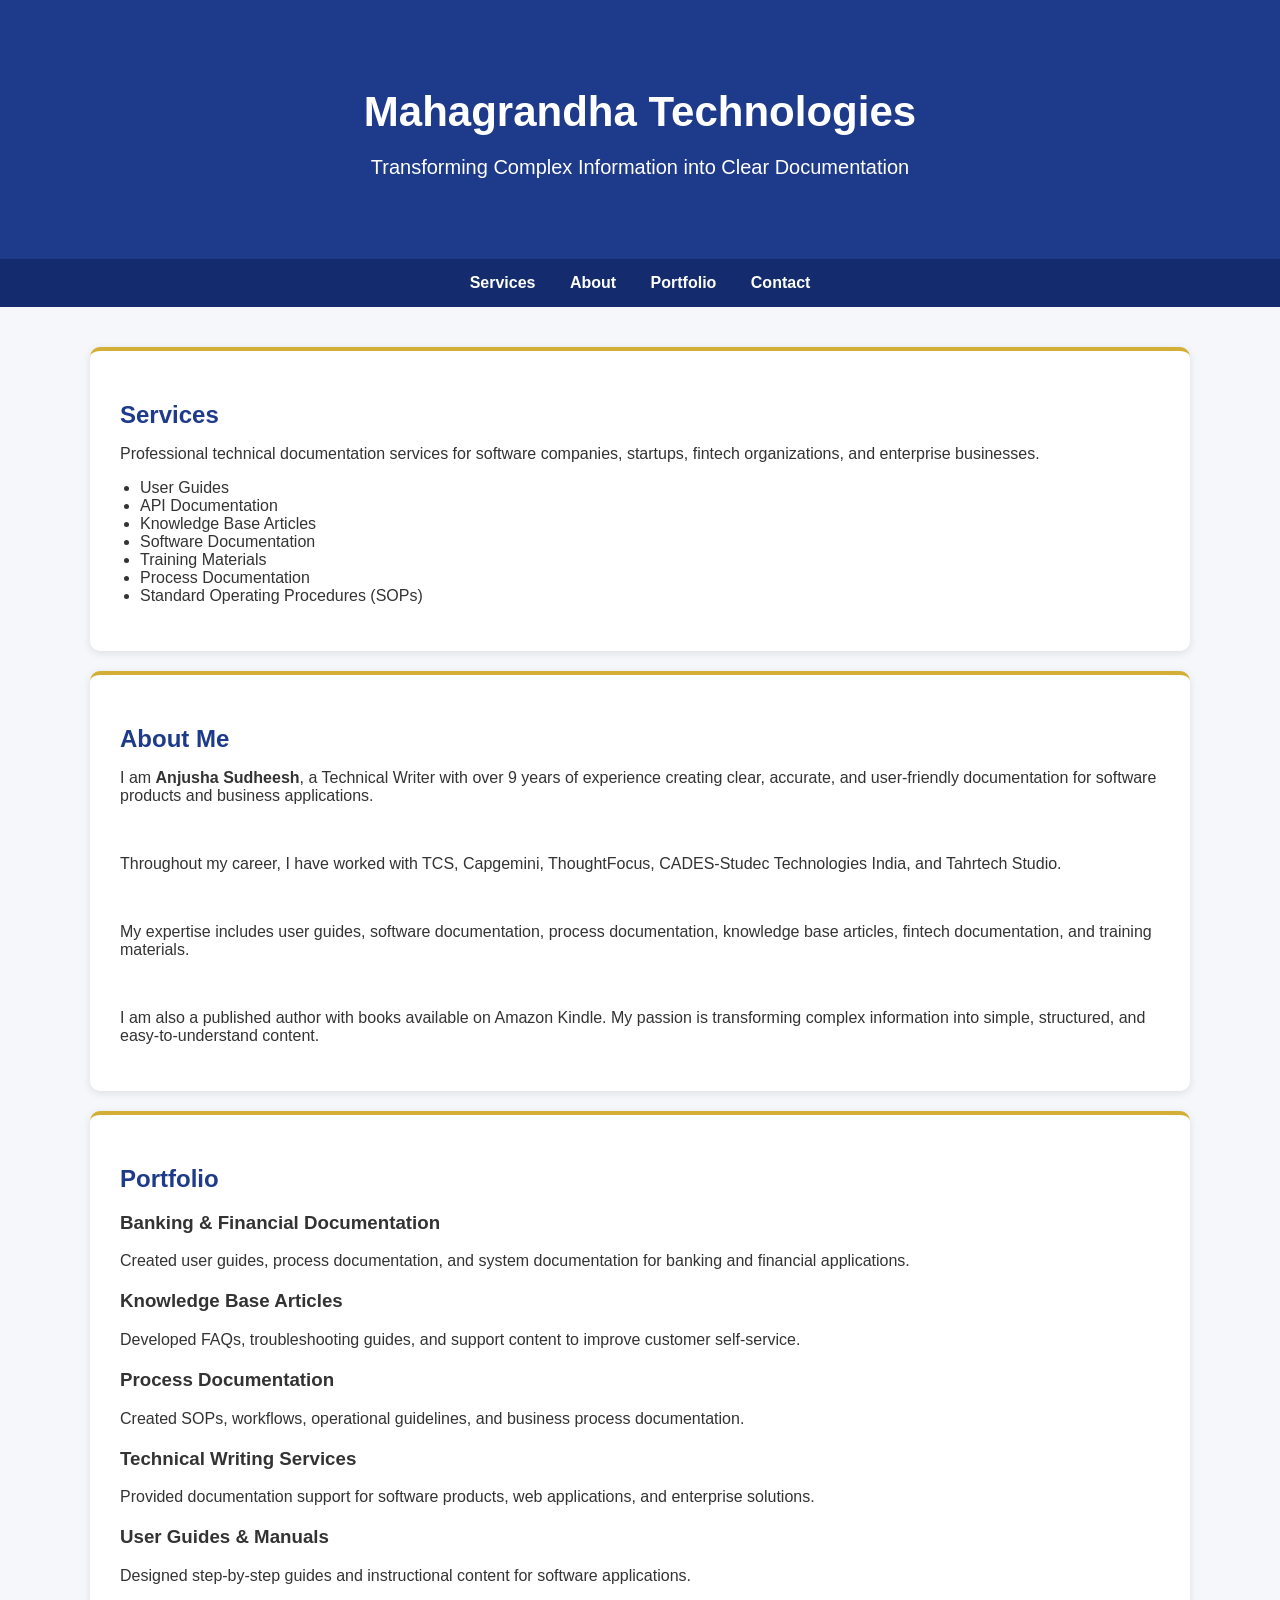
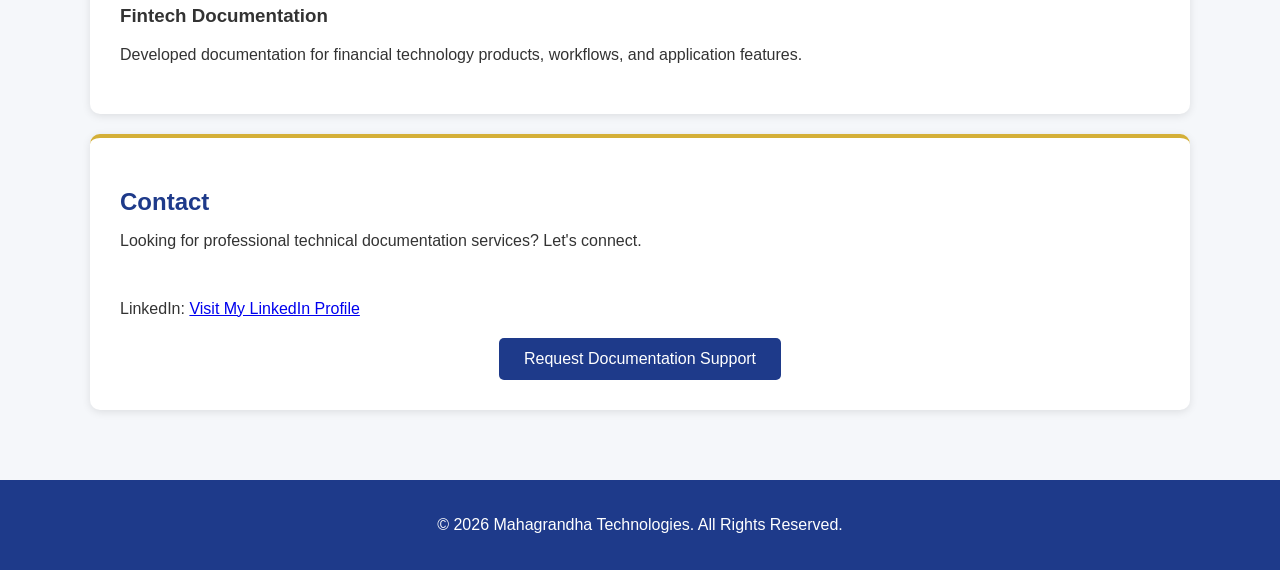
==== index.html @ 55934a1e "Update index.html" ====
<!DOCTYPE html>
<html lang="en">
<head>
<meta charset="UTF-8">
<meta name="viewport" content="width=device-width, initial-scale=1.0">

<title>Mahagrandha Technologies</title>

<style>
{
    margin:0;
    padding:0;
    box-sizing:border-box;
}

body {
    font-family: Arial, sans-serif;
    margin: 0;
    background-color: #f5f7fa;
    color: #333333;
}

header {
    background-color: #1e3a8a;
    color: white;
    text-align: center;
    padding: 60px 20px;
}

h2 {
    color: #1e3a8a;
}

btn {
    background-color: #d4af37;
    color: white;
    padding: 12px 20px;
    text-decoration: none;
    border-radius: 5px;
}

btn:hover {
    background-color: #b8941f;
}

section {
    border-top: 4px solid #d4af37; /* Gold Accent */
}

header h1{
    font-size:42px;
    margin-bottom:10px;
}

header p{
    font-size:20px;
}

nav{
    background:#142c6e;
    text-align:center;
    padding:15px;
}

nav a{
    color:white;
    text-decoration:none;
    margin:0 15px;
    font-weight:bold;
}

nav a:hover{
    text-decoration:underline;
}

.container{
    width:90%;
    max-width:1100px;
    margin:auto;
    padding:20px;
}

.section{
    background:white;
    margin:20px 0;
    padding:30px;
    border-radius:10px;
    box-shadow:0 2px 8px rgba(0,0,0,0.1);
}

h2{
    color:#1e3a8a;
    margin-bottom:15px;
}

ul{
    padding-left:20px;
}

.cta{
    text-align:center;
    margin-top:20px;
}

.cta a{
    display:inline-block;
    background:#1e3a8a;
    color:white;
    text-decoration:none;
    padding:12px 25px;
    border-radius:5px;
}

.portfolio-item{
    margin-bottom:20px;
}

footer{
    background:#1e3a8a;
    color:white;
    text-align:center;
    padding:20px;
    margin-top:30px;
}
</style>
</head>

<body>

<header>
    <h1>Mahagrandha Technologies</h1>
    <p>Transforming Complex Information into Clear Documentation</p>
</header>

<nav>
    <a href="#services">Services</a>
    <a href="#about">About</a>
    <a href="#portfolio">Portfolio</a>
    <a href="#contact">Contact</a>
</nav>

<div class="container">

<section id="services" class="section">
    <h2>Services</h2>

    <p>
        Professional technical documentation services for software companies,
        startups, fintech organizations, and enterprise businesses.
    </p>

    <ul>
        <li>User Guides</li>
        <li>API Documentation</li>
        <li>Knowledge Base Articles</li>
        <li>Software Documentation</li>
        <li>Training Materials</li>
        <li>Process Documentation</li>
        <li>Standard Operating Procedures (SOPs)</li>
    </ul>
</section>

<section id="about" class="section">
    <h2>About Me</h2>

    <p>
        I am <strong>Anjusha Sudheesh</strong>, a Technical Writer with over
        9 years of experience creating clear, accurate, and user-friendly
        documentation for software products and business applications.
    </p>

    <br>

    <p>
        Throughout my career, I have worked with TCS, Capgemini,
        ThoughtFocus, CADES-Studec Technologies India, and Tahrtech Studio.
    </p>

    <br>

    <p>
        My expertise includes user guides, software documentation,
        process documentation, knowledge base articles, fintech
        documentation, and training materials.
    </p>

    <br>

    <p>
        I am also a published author with books available on Amazon Kindle.
        My passion is transforming complex information into simple,
        structured, and easy-to-understand content.
    </p>
</section>

<section id="portfolio" class="section">
    <h2>Portfolio</h2>

    <div class="portfolio-item">
        <h3>Banking & Financial Documentation</h3>
        <p>
            Created user guides, process documentation, and system
            documentation for banking and financial applications.
        </p>
    </div>

    <div class="portfolio-item">
        <h3>Knowledge Base Articles</h3>
        <p>
            Developed FAQs, troubleshooting guides, and support content
            to improve customer self-service.
        </p>
    </div>

    <div class="portfolio-item">
        <h3>Process Documentation</h3>
        <p>
            Created SOPs, workflows, operational guidelines,
            and business process documentation.
        </p>
    </div>

    <div class="portfolio-item">
        <h3>Technical Writing Services</h3>
        <p>
            Provided documentation support for software products,
            web applications, and enterprise solutions.
        </p>
    </div>

    <div class="portfolio-item">
        <h3>User Guides & Manuals</h3>
        <p>
            Designed step-by-step guides and instructional content
            for software applications.
        </p>
    </div>

    <div class="portfolio-item">
        <h3>Fintech Documentation</h3>
        <p>
            Developed documentation for financial technology products,
            workflows, and application features.
        </p>
    </div>
</section>

<section id="contact" class="section">
    <h2>Contact</h2>

    <p>
        Looking for professional technical documentation services?
        Let's connect.
    </p>

    <br>

    <p>
        LinkedIn:
        <a href="https://www.linkedin.com/in/anjusha-k-mohan-546042106" target="_blank">
            Visit My LinkedIn Profile
        </a>
    </p>

    <div class="cta">
        <a href="mailto:your-email@example.com">
            Request Documentation Support
        </a>
    </div>
</section>

</div>

<footer>
    <p>
        © 2026 Mahagrandha Technologies. All Rights Reserved.
    </p>
</footer>

</body>
</html>
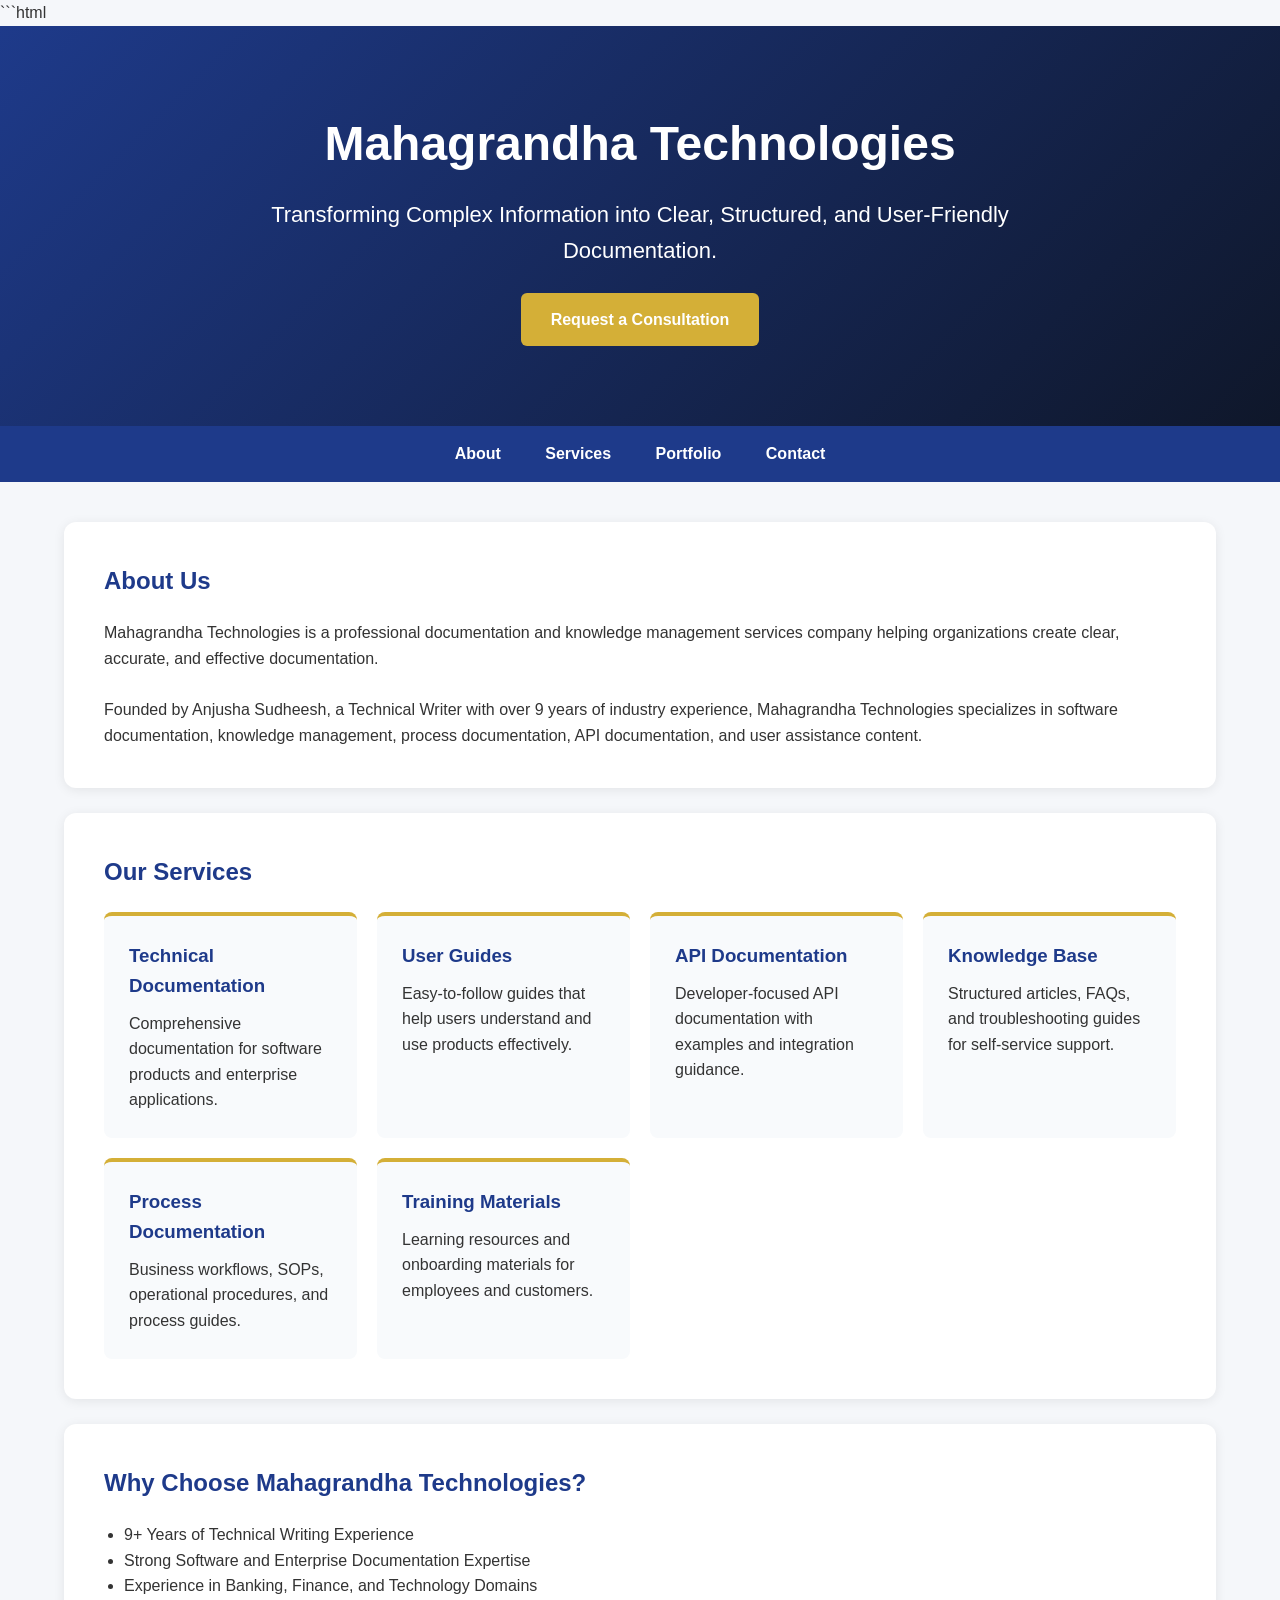
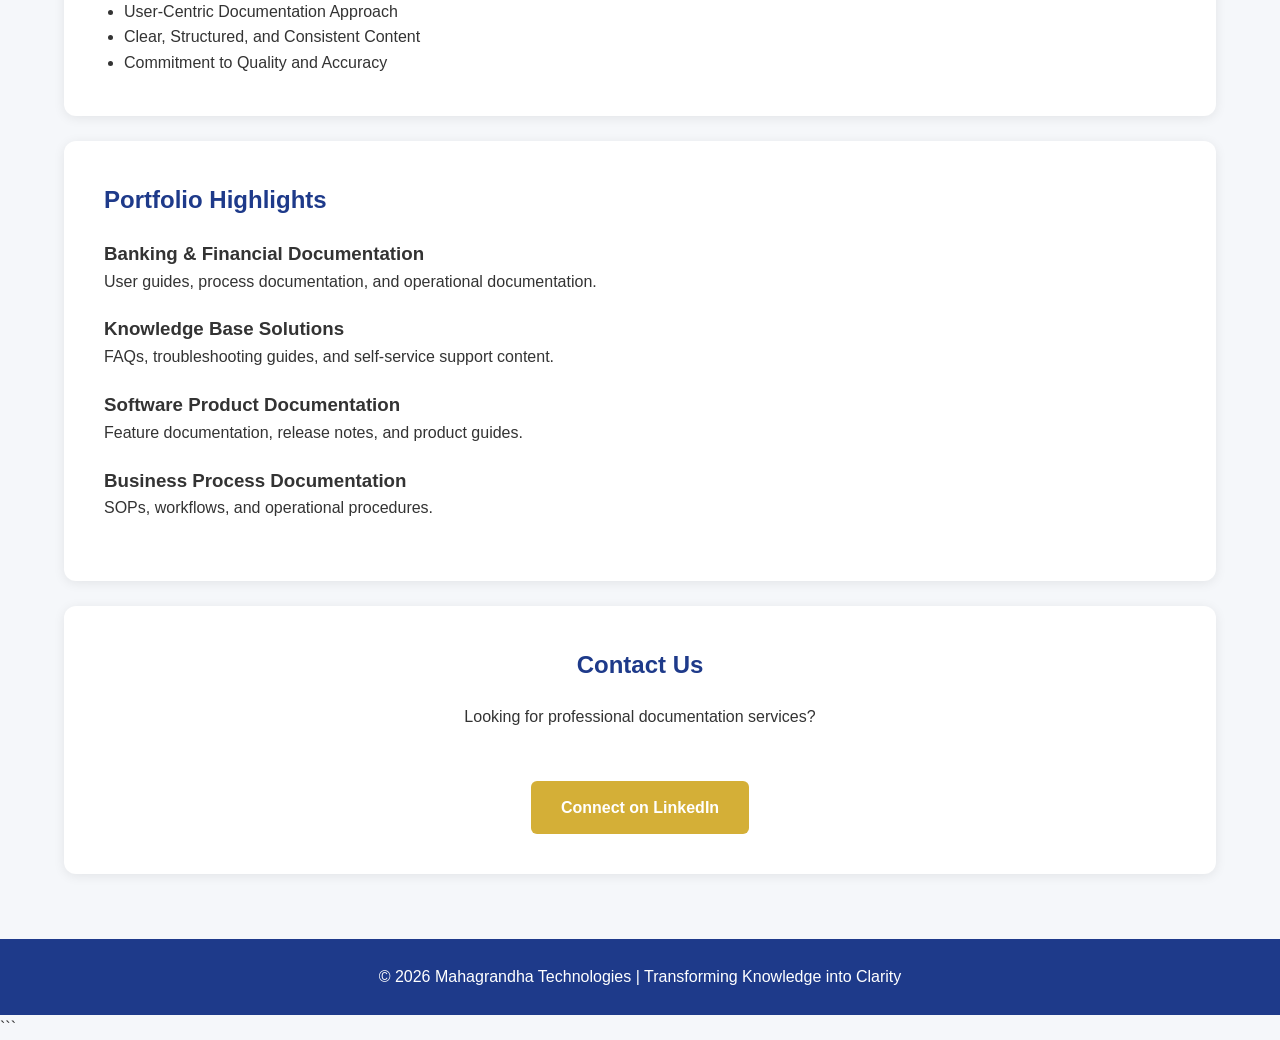
==== commit d33716d3: "Update index.html" ====
--- a/index.html
+++ b/index.html
@@ -1,63 +1,61 @@
+```html
 <!DOCTYPE html>
 <html lang="en">
 <head>
 <meta charset="UTF-8">
 <meta name="viewport" content="width=device-width, initial-scale=1.0">
-
 <title>Mahagrandha Technologies</title>
 
 <style>
-{
+
+*{
     margin:0;
     padding:0;
     box-sizing:border-box;
 }
 
-body {
-    font-family: Arial, sans-serif;
-    margin: 0;
-    background-color: #f5f7fa;
-    color: #333333;
-}
-
-header {
-    background-color: #1e3a8a;
-    color: white;
-    text-align: center;
-    padding: 60px 20px;
-}
-
-h2 {
-    color: #1e3a8a;
-}
-
-btn {
-    background-color: #d4af37;
-    color: white;
-    padding: 12px 20px;
-    text-decoration: none;
-    border-radius: 5px;
-}
-
-btn:hover {
-    background-color: #b8941f;
-}
-
-section {
-    border-top: 4px solid #d4af37; /* Gold Accent */
+body{
+    font-family:Arial, sans-serif;
+    background:#f5f7fa;
+    color:#333;
+    line-height:1.6;
+}
+
+header{
+    background:linear-gradient(135deg,#1e3a8a,#0f172a);
+    color:white;
+    text-align:center;
+    padding:80px 20px;
 }
 
 header h1{
-    font-size:42px;
-    margin-bottom:10px;
+    font-size:48px;
+    margin-bottom:15px;
 }
 
 header p{
-    font-size:20px;
+    font-size:22px;
+    max-width:800px;
+    margin:auto;
+}
+
+.btn{
+    display:inline-block;
+    margin-top:25px;
+    background:#d4af37;
+    color:white;
+    text-decoration:none;
+    padding:14px 30px;
+    border-radius:6px;
+    font-weight:bold;
+}
+
+.btn:hover{
+    background:#b8941f;
 }
 
 nav{
-    background:#142c6e;
+    background:#1e3a8a;
     text-align:center;
     padding:15px;
 }
@@ -65,63 +63,67 @@
 nav a{
     color:white;
     text-decoration:none;
-    margin:0 15px;
+    margin:0 20px;
     font-weight:bold;
-}
-
-nav a:hover{
-    text-decoration:underline;
 }
 
 .container{
     width:90%;
-    max-width:1100px;
+    max-width:1200px;
     margin:auto;
-    padding:20px;
+    padding:40px 0;
 }
 
 .section{
     background:white;
-    margin:20px 0;
-    padding:30px;
-    border-radius:10px;
-    box-shadow:0 2px 8px rgba(0,0,0,0.1);
+    padding:40px;
+    margin-bottom:25px;
+    border-radius:12px;
+    box-shadow:0 2px 12px rgba(0,0,0,0.08);
 }
 
 h2{
     color:#1e3a8a;
-    margin-bottom:15px;
-}
-
-ul{
+    margin-bottom:20px;
+}
+
+.services{
+    display:grid;
+    grid-template-columns:repeat(auto-fit,minmax(250px,1fr));
+    gap:20px;
+}
+
+.card{
+    background:#f8fafc;
+    padding:25px;
+    border-top:4px solid #d4af37;
+    border-radius:8px;
+}
+
+.card h3{
+    color:#1e3a8a;
+    margin-bottom:10px;
+}
+
+.why-us ul{
     padding-left:20px;
-}
-
-.cta{
-    text-align:center;
-    margin-top:20px;
-}
-
-.cta a{
-    display:inline-block;
-    background:#1e3a8a;
-    color:white;
-    text-decoration:none;
-    padding:12px 25px;
-    border-radius:5px;
 }
 
 .portfolio-item{
     margin-bottom:20px;
 }
 
+.contact{
+    text-align:center;
+}
+
 footer{
     background:#1e3a8a;
     color:white;
     text-align:center;
-    padding:20px;
-    margin-top:30px;
-}
+    padding:25px;
+}
+
 </style>
 </head>
 
@@ -129,153 +131,142 @@
 
 <header>
     <h1>Mahagrandha Technologies</h1>
-    <p>Transforming Complex Information into Clear Documentation</p>
+
+    <p>
+        Transforming Complex Information into Clear,
+        Structured, and User-Friendly Documentation.
+    </p>
+
+    <a href="#contact" class="btn">Request a Consultation</a>
 </header>
 
 <nav>
+    <a href="#about">About</a>
     <a href="#services">Services</a>
-    <a href="#about">About</a>
     <a href="#portfolio">Portfolio</a>
     <a href="#contact">Contact</a>
 </nav>
 
 <div class="container">
 
+<section id="about" class="section">
+    <h2>About Us</h2>
+
+    <p>
+        Mahagrandha Technologies is a professional documentation and
+        knowledge management services company helping organizations
+        create clear, accurate, and effective documentation.
+    </p>
+
+    <br>
+
+    <p>
+        Founded by Anjusha Sudheesh, a Technical Writer with over
+        9 years of industry experience, Mahagrandha Technologies
+        specializes in software documentation, knowledge management,
+        process documentation, API documentation, and user assistance content.
+    </p>
+</section>
+
 <section id="services" class="section">
-    <h2>Services</h2>
-
-    <p>
-        Professional technical documentation services for software companies,
-        startups, fintech organizations, and enterprise businesses.
-    </p>
+    <h2>Our Services</h2>
+
+    <div class="services">
+
+        <div class="card">
+            <h3>Technical Documentation</h3>
+            <p>Comprehensive documentation for software products and enterprise applications.</p>
+        </div>
+
+        <div class="card">
+            <h3>User Guides</h3>
+            <p>Easy-to-follow guides that help users understand and use products effectively.</p>
+        </div>
+
+        <div class="card">
+            <h3>API Documentation</h3>
+            <p>Developer-focused API documentation with examples and integration guidance.</p>
+        </div>
+
+        <div class="card">
+            <h3>Knowledge Base</h3>
+            <p>Structured articles, FAQs, and troubleshooting guides for self-service support.</p>
+        </div>
+
+        <div class="card">
+            <h3>Process Documentation</h3>
+            <p>Business workflows, SOPs, operational procedures, and process guides.</p>
+        </div>
+
+        <div class="card">
+            <h3>Training Materials</h3>
+            <p>Learning resources and onboarding materials for employees and customers.</p>
+        </div>
+
+    </div>
+</section>
+
+<section class="section why-us">
+    <h2>Why Choose Mahagrandha Technologies?</h2>
 
     <ul>
-        <li>User Guides</li>
-        <li>API Documentation</li>
-        <li>Knowledge Base Articles</li>
-        <li>Software Documentation</li>
-        <li>Training Materials</li>
-        <li>Process Documentation</li>
-        <li>Standard Operating Procedures (SOPs)</li>
+        <li>9+ Years of Technical Writing Experience</li>
+        <li>Strong Software and Enterprise Documentation Expertise</li>
+        <li>Experience in Banking, Finance, and Technology Domains</li>
+        <li>User-Centric Documentation Approach</li>
+        <li>Clear, Structured, and Consistent Content</li>
+        <li>Commitment to Quality and Accuracy</li>
     </ul>
 </section>
 
-<section id="about" class="section">
-    <h2>About Me</h2>
-
-    <p>
-        I am <strong>Anjusha Sudheesh</strong>, a Technical Writer with over
-        9 years of experience creating clear, accurate, and user-friendly
-        documentation for software products and business applications.
+<section id="portfolio" class="section">
+    <h2>Portfolio Highlights</h2>
+
+    <div class="portfolio-item">
+        <h3>Banking & Financial Documentation</h3>
+        <p>User guides, process documentation, and operational documentation.</p>
+    </div>
+
+    <div class="portfolio-item">
+        <h3>Knowledge Base Solutions</h3>
+        <p>FAQs, troubleshooting guides, and self-service support content.</p>
+    </div>
+
+    <div class="portfolio-item">
+        <h3>Software Product Documentation</h3>
+        <p>Feature documentation, release notes, and product guides.</p>
+    </div>
+
+    <div class="portfolio-item">
+        <h3>Business Process Documentation</h3>
+        <p>SOPs, workflows, and operational procedures.</p>
+    </div>
+</section>
+
+<section id="contact" class="section contact">
+    <h2>Contact Us</h2>
+
+    <p>
+        Looking for professional documentation services?
     </p>
 
     <br>
 
-    <p>
-        Throughout my career, I have worked with TCS, Capgemini,
-        ThoughtFocus, CADES-Studec Technologies India, and Tahrtech Studio.
-    </p>
-
-    <br>
-
-    <p>
-        My expertise includes user guides, software documentation,
-        process documentation, knowledge base articles, fintech
-        documentation, and training materials.
-    </p>
-
-    <br>
-
-    <p>
-        I am also a published author with books available on Amazon Kindle.
-        My passion is transforming complex information into simple,
-        structured, and easy-to-understand content.
-    </p>
-</section>
-
-<section id="portfolio" class="section">
-    <h2>Portfolio</h2>
-
-    <div class="portfolio-item">
-        <h3>Banking & Financial Documentation</h3>
-        <p>
-            Created user guides, process documentation, and system
-            documentation for banking and financial applications.
-        </p>
-    </div>
-
-    <div class="portfolio-item">
-        <h3>Knowledge Base Articles</h3>
-        <p>
-            Developed FAQs, troubleshooting guides, and support content
-            to improve customer self-service.
-        </p>
-    </div>
-
-    <div class="portfolio-item">
-        <h3>Process Documentation</h3>
-        <p>
-            Created SOPs, workflows, operational guidelines,
-            and business process documentation.
-        </p>
-    </div>
-
-    <div class="portfolio-item">
-        <h3>Technical Writing Services</h3>
-        <p>
-            Provided documentation support for software products,
-            web applications, and enterprise solutions.
-        </p>
-    </div>
-
-    <div class="portfolio-item">
-        <h3>User Guides & Manuals</h3>
-        <p>
-            Designed step-by-step guides and instructional content
-            for software applications.
-        </p>
-    </div>
-
-    <div class="portfolio-item">
-        <h3>Fintech Documentation</h3>
-        <p>
-            Developed documentation for financial technology products,
-            workflows, and application features.
-        </p>
-    </div>
-</section>
-
-<section id="contact" class="section">
-    <h2>Contact</h2>
-
-    <p>
-        Looking for professional technical documentation services?
-        Let's connect.
-    </p>
-
-    <br>
-
-    <p>
-        LinkedIn:
-        <a href="https://www.linkedin.com/in/anjusha-k-mohan-546042106" target="_blank">
-            Visit My LinkedIn Profile
-        </a>
-    </p>
-
-    <div class="cta">
-        <a href="mailto:your-email@example.com">
-            Request Documentation Support
-        </a>
-    </div>
+    <a class="btn"
+       href="https://www.linkedin.com/in/anjusha-k-mohan-546042106"
+       target="_blank">
+       Connect on LinkedIn
+    </a>
 </section>
 
 </div>
 
 <footer>
     <p>
-        © 2026 Mahagrandha Technologies. All Rights Reserved.
+        © 2026 Mahagrandha Technologies | Transforming Knowledge into Clarity
     </p>
 </footer>
 
 </body>
 </html>
+```
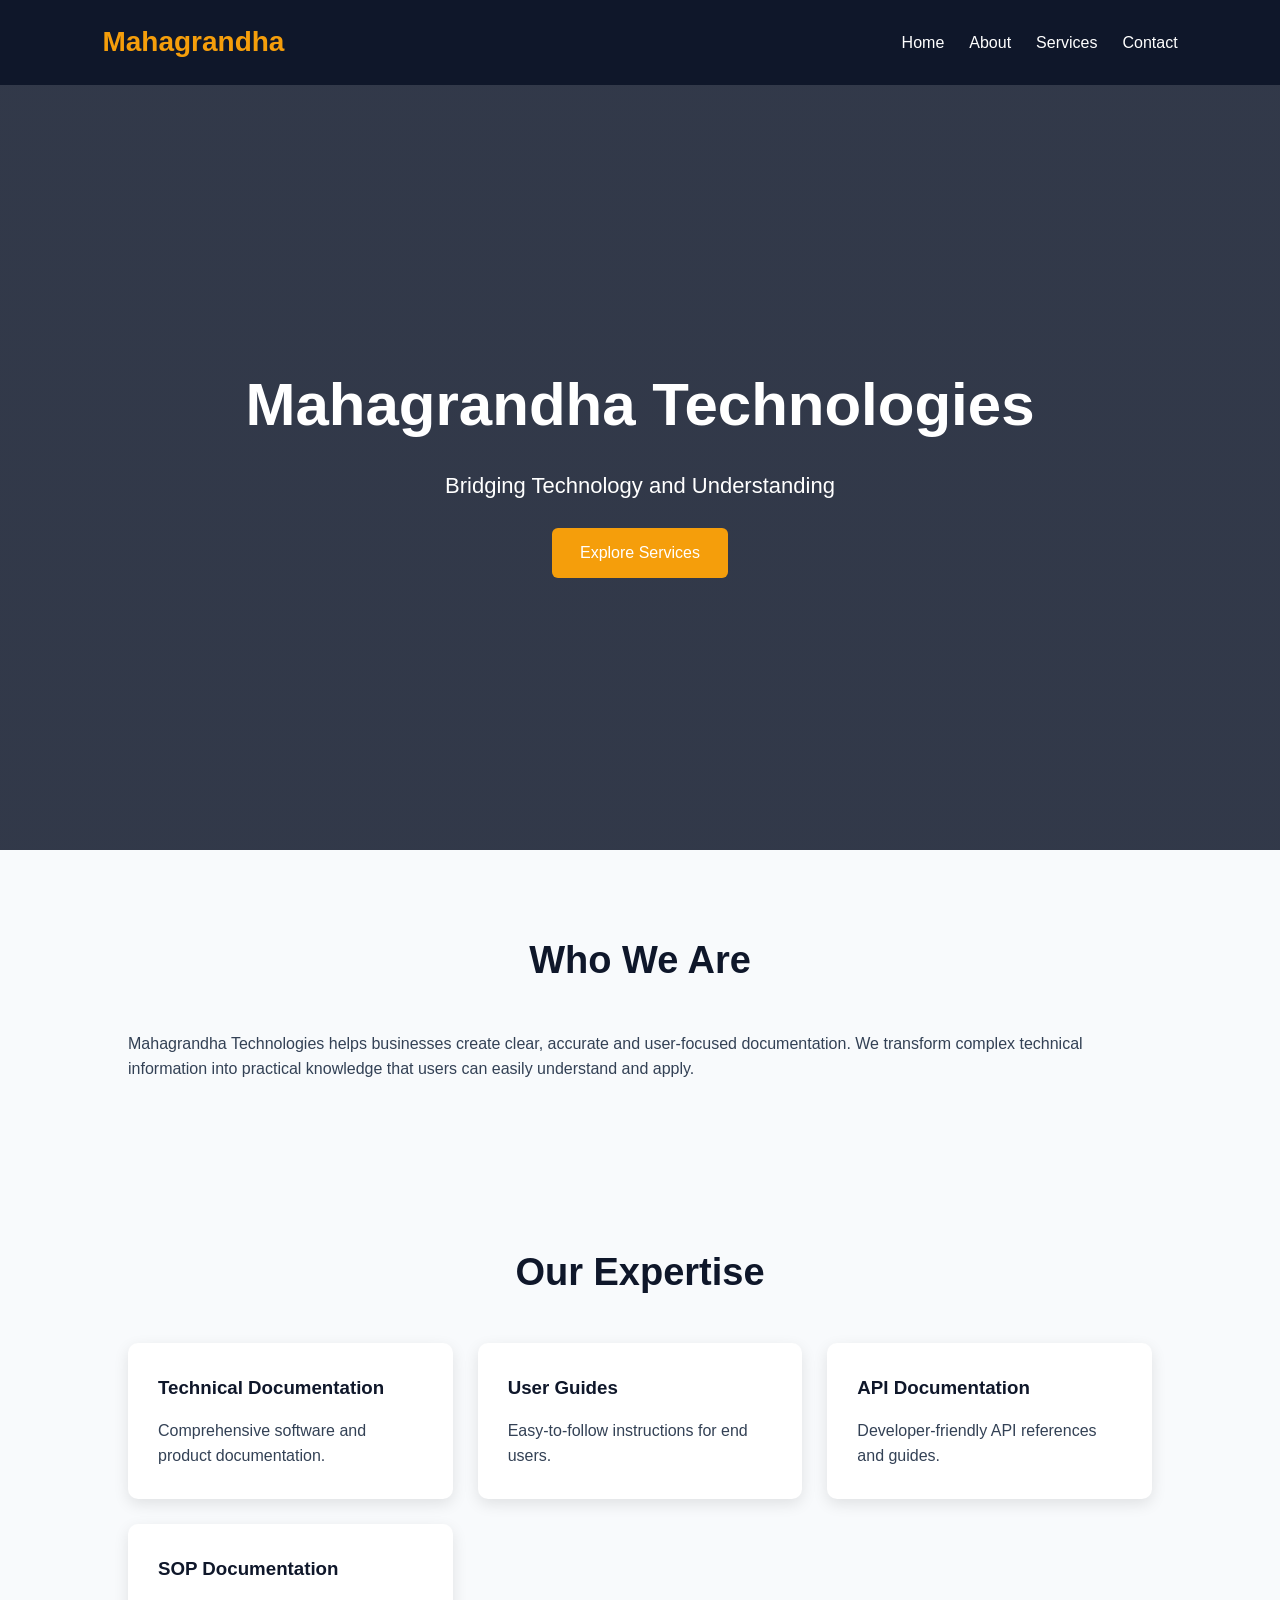
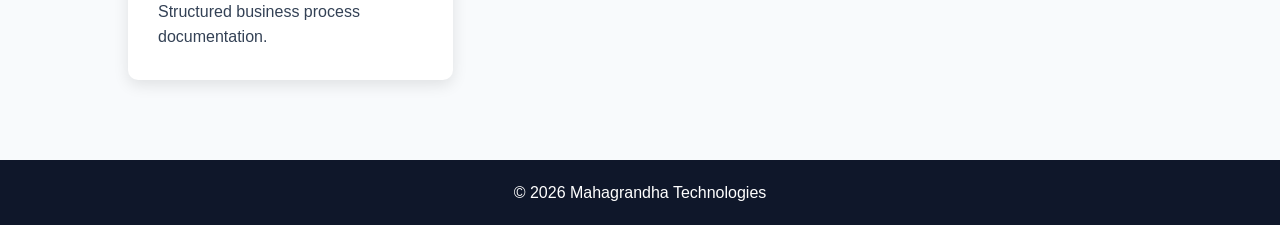
==== commit 8323f95b: "Update index.html" ====
--- a/index.html
+++ b/index.html
@@ -1,272 +1,74 @@
-```html
 <!DOCTYPE html>
-<html lang="en">
+<html>
 <head>
-<meta charset="UTF-8">
-<meta name="viewport" content="width=device-width, initial-scale=1.0">
 <title>Mahagrandha Technologies</title>
-
-<style>
-
-*{
-    margin:0;
-    padding:0;
-    box-sizing:border-box;
-}
-
-body{
-    font-family:Arial, sans-serif;
-    background:#f5f7fa;
-    color:#333;
-    line-height:1.6;
-}
-
-header{
-    background:linear-gradient(135deg,#1e3a8a,#0f172a);
-    color:white;
-    text-align:center;
-    padding:80px 20px;
-}
-
-header h1{
-    font-size:48px;
-    margin-bottom:15px;
-}
-
-header p{
-    font-size:22px;
-    max-width:800px;
-    margin:auto;
-}
-
-.btn{
-    display:inline-block;
-    margin-top:25px;
-    background:#d4af37;
-    color:white;
-    text-decoration:none;
-    padding:14px 30px;
-    border-radius:6px;
-    font-weight:bold;
-}
-
-.btn:hover{
-    background:#b8941f;
-}
-
-nav{
-    background:#1e3a8a;
-    text-align:center;
-    padding:15px;
-}
-
-nav a{
-    color:white;
-    text-decoration:none;
-    margin:0 20px;
-    font-weight:bold;
-}
-
-.container{
-    width:90%;
-    max-width:1200px;
-    margin:auto;
-    padding:40px 0;
-}
-
-.section{
-    background:white;
-    padding:40px;
-    margin-bottom:25px;
-    border-radius:12px;
-    box-shadow:0 2px 12px rgba(0,0,0,0.08);
-}
-
-h2{
-    color:#1e3a8a;
-    margin-bottom:20px;
-}
-
-.services{
-    display:grid;
-    grid-template-columns:repeat(auto-fit,minmax(250px,1fr));
-    gap:20px;
-}
-
-.card{
-    background:#f8fafc;
-    padding:25px;
-    border-top:4px solid #d4af37;
-    border-radius:8px;
-}
-
-.card h3{
-    color:#1e3a8a;
-    margin-bottom:10px;
-}
-
-.why-us ul{
-    padding-left:20px;
-}
-
-.portfolio-item{
-    margin-bottom:20px;
-}
-
-.contact{
-    text-align:center;
-}
-
-footer{
-    background:#1e3a8a;
-    color:white;
-    text-align:center;
-    padding:25px;
-}
-
-</style>
+<link rel="stylesheet" href="style.css">
 </head>
-
 <body>
 
 <header>
-    <h1>Mahagrandha Technologies</h1>
+<nav>
+<div class="logo">Mahagrandha</div>
 
-    <p>
-        Transforming Complex Information into Clear,
-        Structured, and User-Friendly Documentation.
-    </p>
-
-    <a href="#contact" class="btn">Request a Consultation</a>
+<ul>
+<li><a href="index.html">Home</a></li>
+<li><a href="about.html">About</a></li>
+<li><a href="services.html">Services</a></li>
+<li><a href="contact.html">Contact</a></li>
+</ul>
+</nav>
 </header>
 
-<nav>
-    <a href="#about">About</a>
-    <a href="#services">Services</a>
-    <a href="#portfolio">Portfolio</a>
-    <a href="#contact">Contact</a>
-</nav>
-
-<div class="container">
-
-<section id="about" class="section">
-    <h2>About Us</h2>
-
-    <p>
-        Mahagrandha Technologies is a professional documentation and
-        knowledge management services company helping organizations
-        create clear, accurate, and effective documentation.
-    </p>
-
-    <br>
-
-    <p>
-        Founded by Anjusha Sudheesh, a Technical Writer with over
-        9 years of industry experience, Mahagrandha Technologies
-        specializes in software documentation, knowledge management,
-        process documentation, API documentation, and user assistance content.
-    </p>
+<section class="hero">
+<div class="hero-content">
+<h1>Mahagrandha Technologies</h1>
+<p>Bridging Technology and Understanding</p>
+<a href="services.html" class="btn">Explore Services</a>
+</div>
 </section>
 
-<section id="services" class="section">
-    <h2>Our Services</h2>
+<section class="section">
+<h2 class="section-title">Who We Are</h2>
 
-    <div class="services">
-
-        <div class="card">
-            <h3>Technical Documentation</h3>
-            <p>Comprehensive documentation for software products and enterprise applications.</p>
-        </div>
-
-        <div class="card">
-            <h3>User Guides</h3>
-            <p>Easy-to-follow guides that help users understand and use products effectively.</p>
-        </div>
-
-        <div class="card">
-            <h3>API Documentation</h3>
-            <p>Developer-focused API documentation with examples and integration guidance.</p>
-        </div>
-
-        <div class="card">
-            <h3>Knowledge Base</h3>
-            <p>Structured articles, FAQs, and troubleshooting guides for self-service support.</p>
-        </div>
-
-        <div class="card">
-            <h3>Process Documentation</h3>
-            <p>Business workflows, SOPs, operational procedures, and process guides.</p>
-        </div>
-
-        <div class="card">
-            <h3>Training Materials</h3>
-            <p>Learning resources and onboarding materials for employees and customers.</p>
-        </div>
-
-    </div>
+<p>
+Mahagrandha Technologies helps businesses create clear,
+accurate and user-focused documentation. We transform
+complex technical information into practical knowledge
+that users can easily understand and apply.
+</p>
 </section>
 
-<section class="section why-us">
-    <h2>Why Choose Mahagrandha Technologies?</h2>
+<section class="section">
+<h2 class="section-title">Our Expertise</h2>
 
-    <ul>
-        <li>9+ Years of Technical Writing Experience</li>
-        <li>Strong Software and Enterprise Documentation Expertise</li>
-        <li>Experience in Banking, Finance, and Technology Domains</li>
-        <li>User-Centric Documentation Approach</li>
-        <li>Clear, Structured, and Consistent Content</li>
-        <li>Commitment to Quality and Accuracy</li>
-    </ul>
+<div class="cards">
+
+<div class="card">
+<h3>Technical Documentation</h3>
+<p>Comprehensive software and product documentation.</p>
+</div>
+
+<div class="card">
+<h3>User Guides</h3>
+<p>Easy-to-follow instructions for end users.</p>
+</div>
+
+<div class="card">
+<h3>API Documentation</h3>
+<p>Developer-friendly API references and guides.</p>
+</div>
+
+<div class="card">
+<h3>SOP Documentation</h3>
+<p>Structured business process documentation.</p>
+</div>
+
+</div>
 </section>
 
-<section id="portfolio" class="section">
-    <h2>Portfolio Highlights</h2>
-
-    <div class="portfolio-item">
-        <h3>Banking & Financial Documentation</h3>
-        <p>User guides, process documentation, and operational documentation.</p>
-    </div>
-
-    <div class="portfolio-item">
-        <h3>Knowledge Base Solutions</h3>
-        <p>FAQs, troubleshooting guides, and self-service support content.</p>
-    </div>
-
-    <div class="portfolio-item">
-        <h3>Software Product Documentation</h3>
-        <p>Feature documentation, release notes, and product guides.</p>
-    </div>
-
-    <div class="portfolio-item">
-        <h3>Business Process Documentation</h3>
-        <p>SOPs, workflows, and operational procedures.</p>
-    </div>
-</section>
-
-<section id="contact" class="section contact">
-    <h2>Contact Us</h2>
-
-    <p>
-        Looking for professional documentation services?
-    </p>
-
-    <br>
-
-    <a class="btn"
-       href="https://www.linkedin.com/in/anjusha-k-mohan-546042106"
-       target="_blank">
-       Connect on LinkedIn
-    </a>
-</section>
-
-</div>
-
 <footer>
-    <p>
-        © 2026 Mahagrandha Technologies | Transforming Knowledge into Clarity
-    </p>
+<p>© 2026 Mahagrandha Technologies</p>
 </footer>
 
 </body>
 </html>
-```
--- a/style.css
+++ b/style.css
@@ -0,0 +1,154 @@
+*{
+    margin:0;
+    padding:0;
+    box-sizing:border-box;
+    font-family:'Segoe UI',sans-serif;
+}
+
+body{
+    background:#f8fafc;
+    color:#334155;
+    line-height:1.6;
+}
+
+header{
+    background:#0f172a;
+    color:white;
+    padding:20px 8%;
+    position:sticky;
+    top:0;
+}
+
+nav{
+    display:flex;
+    justify-content:space-between;
+    align-items:center;
+}
+
+.logo{
+    font-size:28px;
+    font-weight:bold;
+    color:#f59e0b;
+}
+
+nav ul{
+    list-style:none;
+    display:flex;
+    gap:25px;
+}
+
+nav ul li a{
+    color:white;
+    text-decoration:none;
+    font-weight:500;
+}
+
+nav ul li a:hover{
+    color:#f59e0b;
+}
+
+.hero{
+    height:85vh;
+    display:flex;
+    justify-content:center;
+    align-items:center;
+    text-align:center;
+    background:linear-gradient(rgba(15,23,42,.85),
+    rgba(15,23,42,.85)),
+    url('https://images.unsplash.com/photo-1451187580459-43490279c0fa');
+    background-size:cover;
+    color:white;
+}
+
+.hero-content h1{
+    font-size:60px;
+    margin-bottom:15px;
+}
+
+.hero-content p{
+    font-size:22px;
+}
+
+.btn{
+    display:inline-block;
+    margin-top:25px;
+    background:#f59e0b;
+    color:white;
+    padding:12px 28px;
+    border-radius:6px;
+    text-decoration:none;
+}
+
+.section{
+    padding:80px 10%;
+}
+
+.section-title{
+    text-align:center;
+    font-size:38px;
+    margin-bottom:40px;
+    color:#0f172a;
+}
+
+.cards{
+    display:grid;
+    grid-template-columns:repeat(auto-fit,minmax(250px,1fr));
+    gap:25px;
+}
+
+.card{
+    background:white;
+    padding:30px;
+    border-radius:10px;
+    box-shadow:0 5px 15px rgba(0,0,0,.1);
+    transition:.3s;
+}
+
+.card:hover{
+    transform:translateY(-10px);
+}
+
+.card h3{
+    color:#0f172a;
+    margin-bottom:15px;
+}
+
+footer{
+    background:#0f172a;
+    color:white;
+    text-align:center;
+    padding:20px;
+}
+
+.contact-form{
+    max-width:700px;
+    margin:auto;
+}
+
+.contact-form input,
+.contact-form textarea{
+    width:100%;
+    padding:15px;
+    margin-bottom:15px;
+    border:1px solid #ccc;
+    border-radius:5px;
+}
+
+.contact-form button{
+    background:#f59e0b;
+    color:white;
+    border:none;
+    padding:15px 30px;
+    cursor:pointer;
+}
+
+.page-banner{
+    background:#0f172a;
+    color:white;
+    text-align:center;
+    padding:80px 20px;
+}
+
+.page-banner h1{
+    font-size:50px;
+}
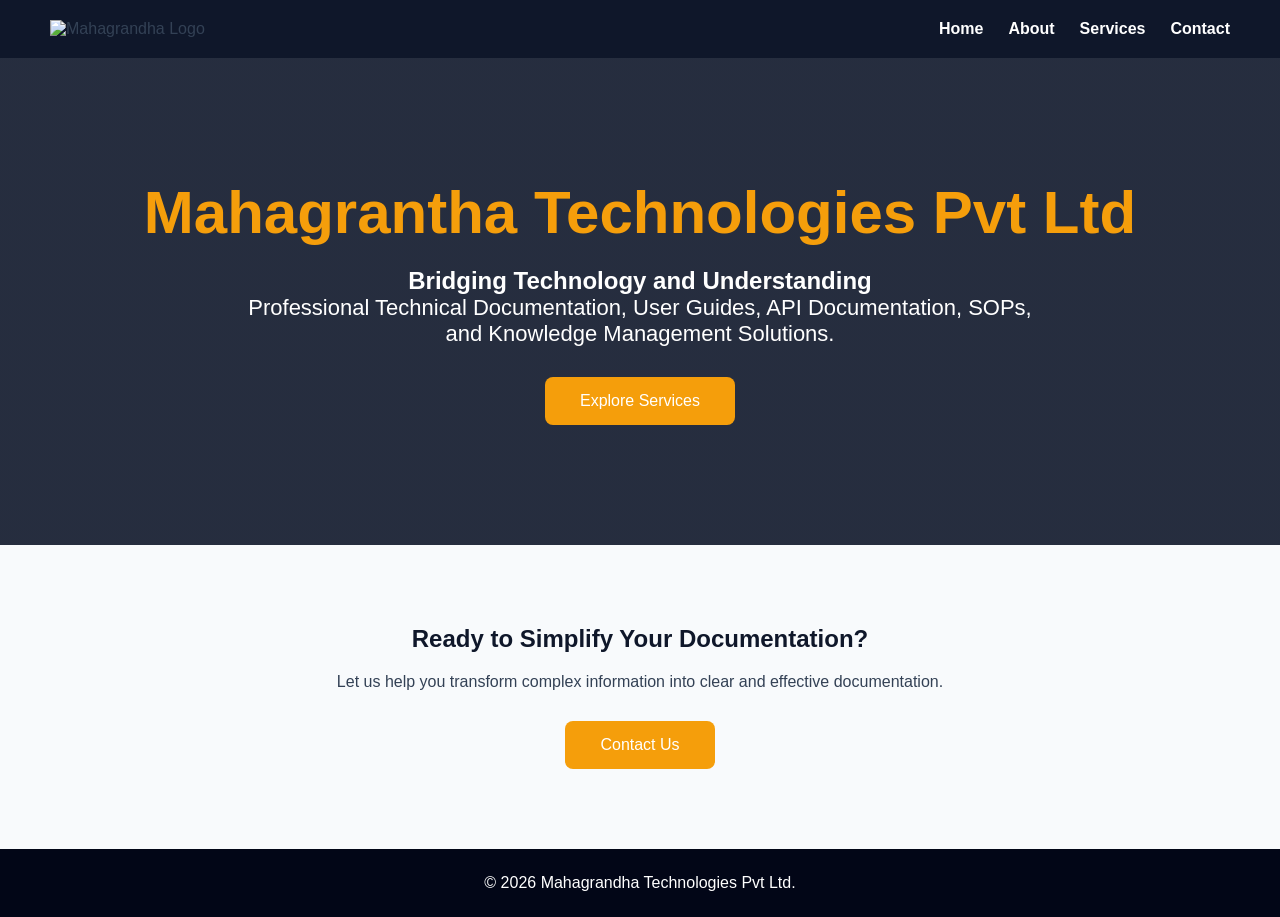
==== commit c8e43c25: "webdesign" ====
--- a/index.html
+++ b/index.html
@@ -1,74 +1,74 @@
 <!DOCTYPE html>
-<html>
+<html lang="en">
+
 <head>
-<title>Mahagrandha Technologies</title>
-<link rel="stylesheet" href="style.css">
+    <meta charset="UTF-8">
+    <meta name="viewport" content="width=device-width, initial-scale=1.0">
+    <title>Mahagrandha Technologies</title>
+
+    <link rel="stylesheet" href="style.css">
 </head>
+
 <body>
 
 <header>
-<nav>
-<div class="logo">Mahagrandha</div>
 
-<ul>
-<li><a href="index.html">Home</a></li>
-<li><a href="about.html">About</a></li>
-<li><a href="services.html">Services</a></li>
-<li><a href="contact.html">Contact</a></li>
-</ul>
-</nav>
+    <nav>
+
+        <div class="logo-container">
+            <img src="image/logo.png" alt="Mahagrandha Logo">
+        </div>
+
+        <ul>
+            <li><a href="index.html">Home</a></li>
+            <li><a href="about.html">About</a></li>
+            <li><a href="services.html">Services</a></li>
+            <li><a href="contact.html">Contact</a></li>
+        </ul>
+
+    </nav>
+
 </header>
 
 <section class="hero">
-<div class="hero-content">
-<h1>Mahagrandha Technologies</h1>
-<p>Bridging Technology and Understanding</p>
-<a href="services.html" class="btn">Explore Services</a>
-</div>
+
+    <div class="hero-content">
+
+        <h1>Mahagrantha Technologies Pvt Ltd</h1>
+        <h2>Bridging Technology and Understanding</h2>
+        <p>
+            Professional Technical Documentation,
+            User Guides, API Documentation,
+            SOPs, and Knowledge Management Solutions.
+        </p>
+
+        <a href="services.html" class="btn">
+            Explore Services
+        </a>
+
+    </div>
+
 </section>
 
-<section class="section">
-<h2 class="section-title">Who We Are</h2>
 
-<p>
-Mahagrandha Technologies helps businesses create clear,
-accurate and user-focused documentation. We transform
-complex technical information into practical knowledge
-that users can easily understand and apply.
-</p>
+<section class="call-to-action">
+
+<h2>Ready to Simplify Your Documentation?</h2> 
+
+<p> Let us help you transform complex information into clear and effective documentation. 
+
+</p> <a href="contact.html" class="btn"> Contact Us </a>
+
 </section>
 
-<section class="section">
-<h2 class="section-title">Our Expertise</h2>
-
-<div class="cards">
-
-<div class="card">
-<h3>Technical Documentation</h3>
-<p>Comprehensive software and product documentation.</p>
-</div>
-
-<div class="card">
-<h3>User Guides</h3>
-<p>Easy-to-follow instructions for end users.</p>
-</div>
-
-<div class="card">
-<h3>API Documentation</h3>
-<p>Developer-friendly API references and guides.</p>
-</div>
-
-<div class="card">
-<h3>SOP Documentation</h3>
-<p>Structured business process documentation.</p>
-</div>
-
-</div>
-</section>
 
 <footer>
-<p>© 2026 Mahagrandha Technologies</p>
+
+    <p>
+        © 2026 Mahagrandha Technologies Pvt Ltd.
+    </p>
+
 </footer>
 
 </body>
-</html>
+</html>
--- a/style.css
+++ b/style.css
@@ -2,153 +2,269 @@
     margin:0;
     padding:0;
     box-sizing:border-box;
+}
+
+body{
     font-family:'Segoe UI',sans-serif;
-}
-
-body{
     background:#f8fafc;
     color:#334155;
-    line-height:1.6;
-}
-
-header{
-    background:#0f172a;
-    color:white;
-    padding:20px 8%;
-    position:sticky;
-    top:0;
 }
 
 nav{
+    background:#0f172a;
+
     display:flex;
+
     justify-content:space-between;
+
     align-items:center;
-}
-
-.logo{
-    font-size:28px;
-    font-weight:bold;
-    color:#f59e0b;
+
+    padding:20px 50px;
+}
+
+.logo-container img{
+    height:70px;
 }
 
 nav ul{
     list-style:none;
+
     display:flex;
+
     gap:25px;
 }
 
-nav ul li a{
-    color:white;
+nav a{
+    color:white;
+
     text-decoration:none;
-    font-weight:500;
-}
-
-nav ul li a:hover{
+
+    font-weight:600;
+}
+
+nav a:hover{
     color:#f59e0b;
 }
 
 .hero{
-    height:85vh;
-    display:flex;
-    justify-content:center;
-    align-items:center;
-    text-align:center;
-    background:linear-gradient(rgba(15,23,42,.85),
-    rgba(15,23,42,.85)),
-    url('https://images.unsplash.com/photo-1451187580459-43490279c0fa');
-    background-size:cover;
-    color:white;
-}
-
-.hero-content h1{
+
+    background:
+    linear-gradient(
+    rgba(15,23,42,.9),
+    rgba(15,23,42,.9));
+
+    color:white;
+
+    text-align:center;
+
+    padding:120px 30px;
+}
+
+.hero h1{
     font-size:60px;
-    margin-bottom:15px;
-}
-
-.hero-content p{
+
+    color:#f59e0b;
+
+    margin-bottom:20px;
+}
+
+.hero p{
     font-size:22px;
+
+    max-width:800px;
+
+    margin:auto;
 }
 
 .btn{
+
     display:inline-block;
-    margin-top:25px;
+
+    margin-top:30px;
+
     background:#f59e0b;
-    color:white;
-    padding:12px 28px;
-    border-radius:6px;
+
+    color:white;
+
     text-decoration:none;
-}
-
-.section{
+
+    padding:15px 35px;
+
+    border-radius:8px;
+}
+
+.call-to-action{
+
+    padding:80px;
+
+    text-align:center;
+}
+
+.call-to-action h2{
+
+    margin-bottom:20px;
+
+    color:#0f172a;
+}
+
+footer{
+
+    background:#0f172a;
+
+    color:white;
+
+    text-align:center;
+
+    padding:20px;
+}
+.about{
+
+padding:80px 10%;
+
+}
+
+.about h1{
+
+text-align:center;
+
+margin-bottom:50px;
+
+color:#f7f7f1;
+
+}
+
+.about-grid{
+
+display:grid;
+
+grid-template-columns:
+repeat(auto-fit,minmax(300px,1fr));
+
+gap:30px;
+
+}
+
+.about-card{
+
+background:rgb(22, 161, 189);
+
+padding:30px;
+
+border-radius:15px;
+
+box-shadow:
+0 5px 20px rgba(0,0,0,.08);
+
+transition:.3s;
+
+}
+
+.about-card:hover{
+transform:translateY(-8px);
+
+}
+.about-card h2{
+
+color:#060401;
+margin-bottom:15px;
+
+}
+.about{
+    background:#0f172a;
+    color:white;
     padding:80px 10%;
 }
-
-.section-title{
-    text-align:center;
-    font-size:38px;
-    margin-bottom:40px;
+.services{
+    background:#0f172a;
+    padding:80px 10%;
+}
+
+.services h1{
+    color:white;
+    text-align:center;
+    margin-bottom:50px;
+    font-size:42px;
+}
+
+.services-grid{
+    display:grid;
+    grid-template-columns:repeat(auto-fit,minmax(300px,1fr));
+    gap:30px;
+}
+
+.service-card{
+    background:white;
+    border-radius:20px;
+    overflow:hidden;
+    box-shadow:0 10px 25px rgba(0,0,0,.15);
+    transition:.3s;
+}
+
+.service-card:hover{
+    transform:translateY(-8px);
+}
+
+.service-card img{
+    width:100%;
+    height:250px;
+    object-fit:contain;
+    padding:10px;
+    background:white;
+}
+
+.service-content{
+    padding:20px;
+}
+
+.service-content h3{
     color:#0f172a;
-}
-
-.cards{
-    display:grid;
-    grid-template-columns:repeat(auto-fit,minmax(250px,1fr));
-    gap:25px;
-}
-
-.card{
+    margin-bottom:10px;
+}
+
+.service-content a{
+    text-decoration:none;
+    color:#2563eb;
+    font-weight:bold;
+}
+.popup{
+    display:none;
+
+    position:fixed;
+
+    top:0;
+    left:0;
+
+    width:100%;
+    height:100%;
+
+    background:rgba(0,0,0,.7);
+}
+
+.popup-content{
+
     background:white;
+
+    width:700px;
+
+    margin:80px auto;
+
     padding:30px;
-    border-radius:10px;
-    box-shadow:0 5px 15px rgba(0,0,0,.1);
-    transition:.3s;
-}
-
-.card:hover{
-    transform:translateY(-10px);
-}
-
-.card h3{
-    color:#0f172a;
-    margin-bottom:15px;
+
+    border-radius:15px;
+}
+
+.close{
+
+    float:right;
+
+    font-size:30px;
+
+    cursor:pointer;
 }
 
 footer{
-    background:#0f172a;
-    color:white;
-    text-align:center;
-    padding:20px;
-}
-
-.contact-form{
-    max-width:700px;
-    margin:auto;
-}
-
-.contact-form input,
-.contact-form textarea{
-    width:100%;
-    padding:15px;
-    margin-bottom:15px;
-    border:1px solid #ccc;
-    border-radius:5px;
-}
-
-.contact-form button{
-    background:#f59e0b;
-    color:white;
-    border:none;
-    padding:15px 30px;
-    cursor:pointer;
-}
-
-.page-banner{
-    background:#0f172a;
-    color:white;
-    text-align:center;
-    padding:80px 20px;
-}
-
-.page-banner h1{
-    font-size:50px;
-}
+    background:#020617;
+    color:white;
+    text-align:center;
+    padding:25px;
+}
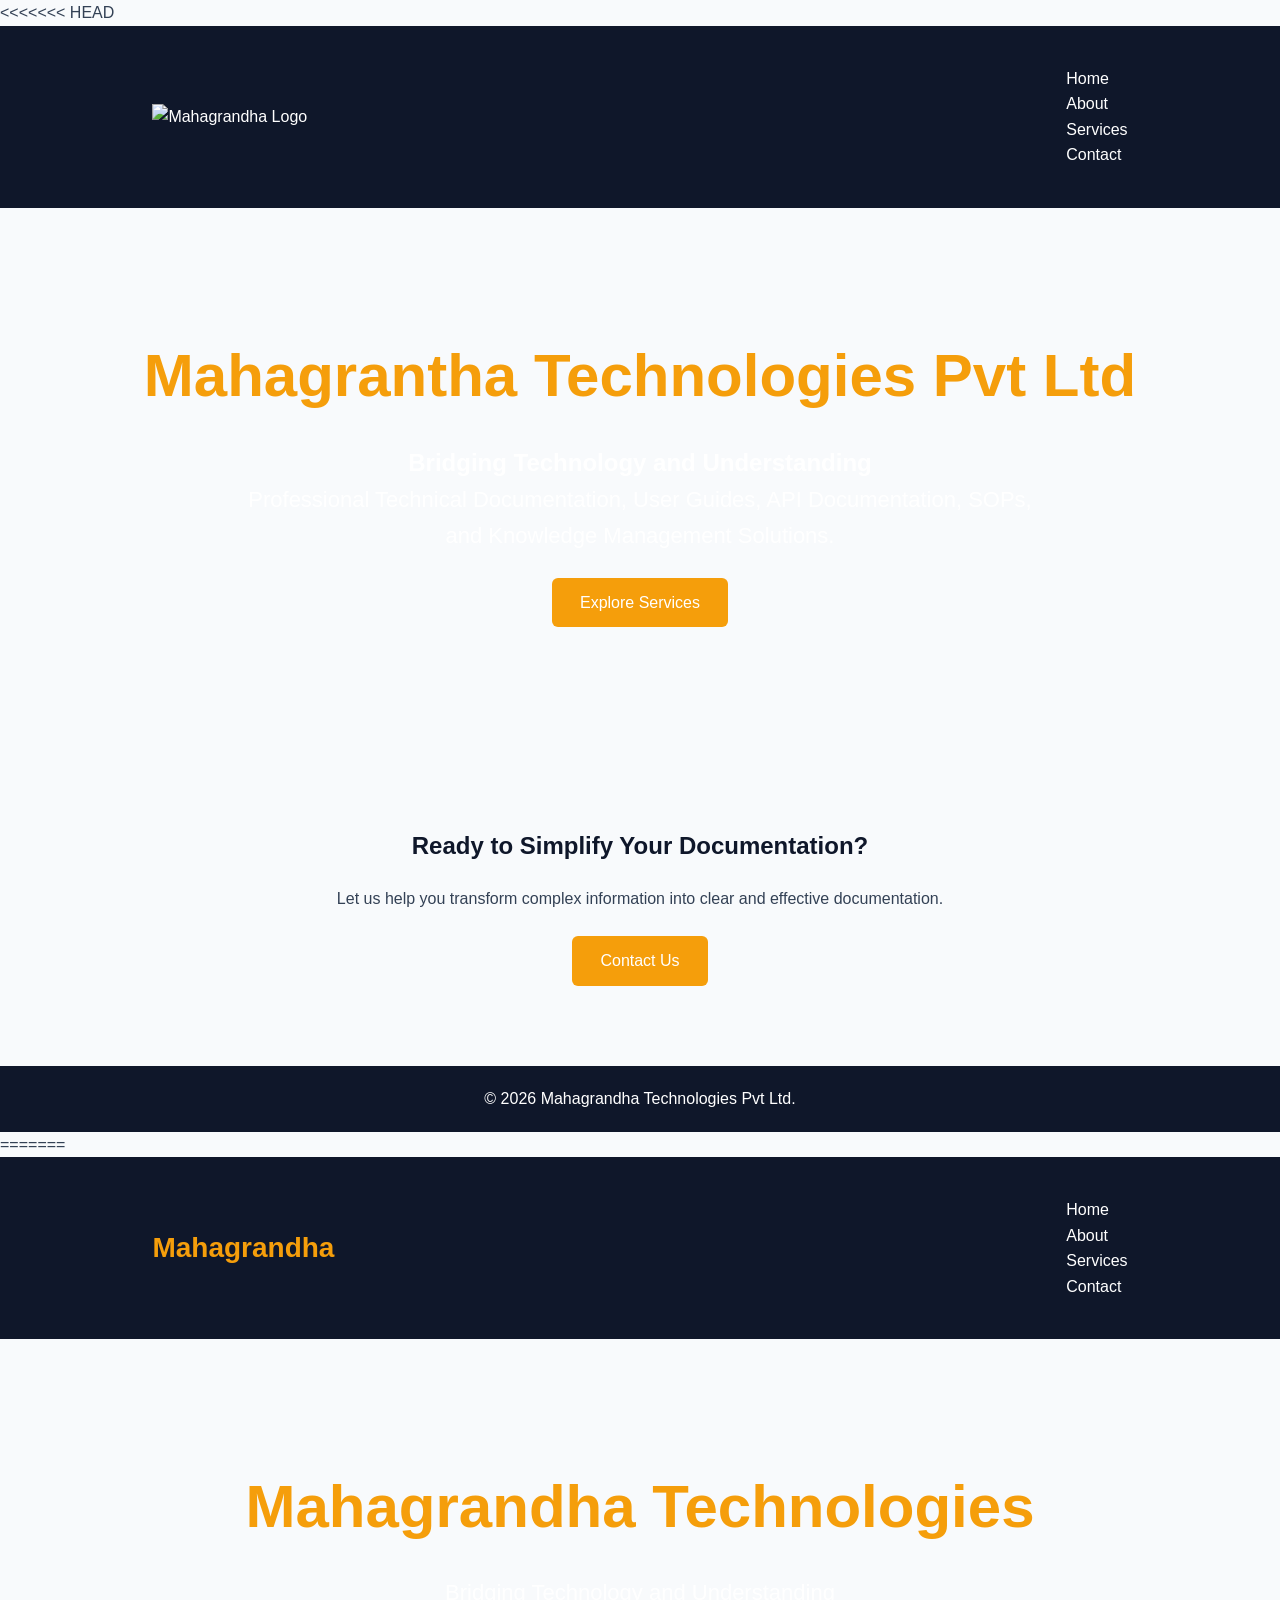
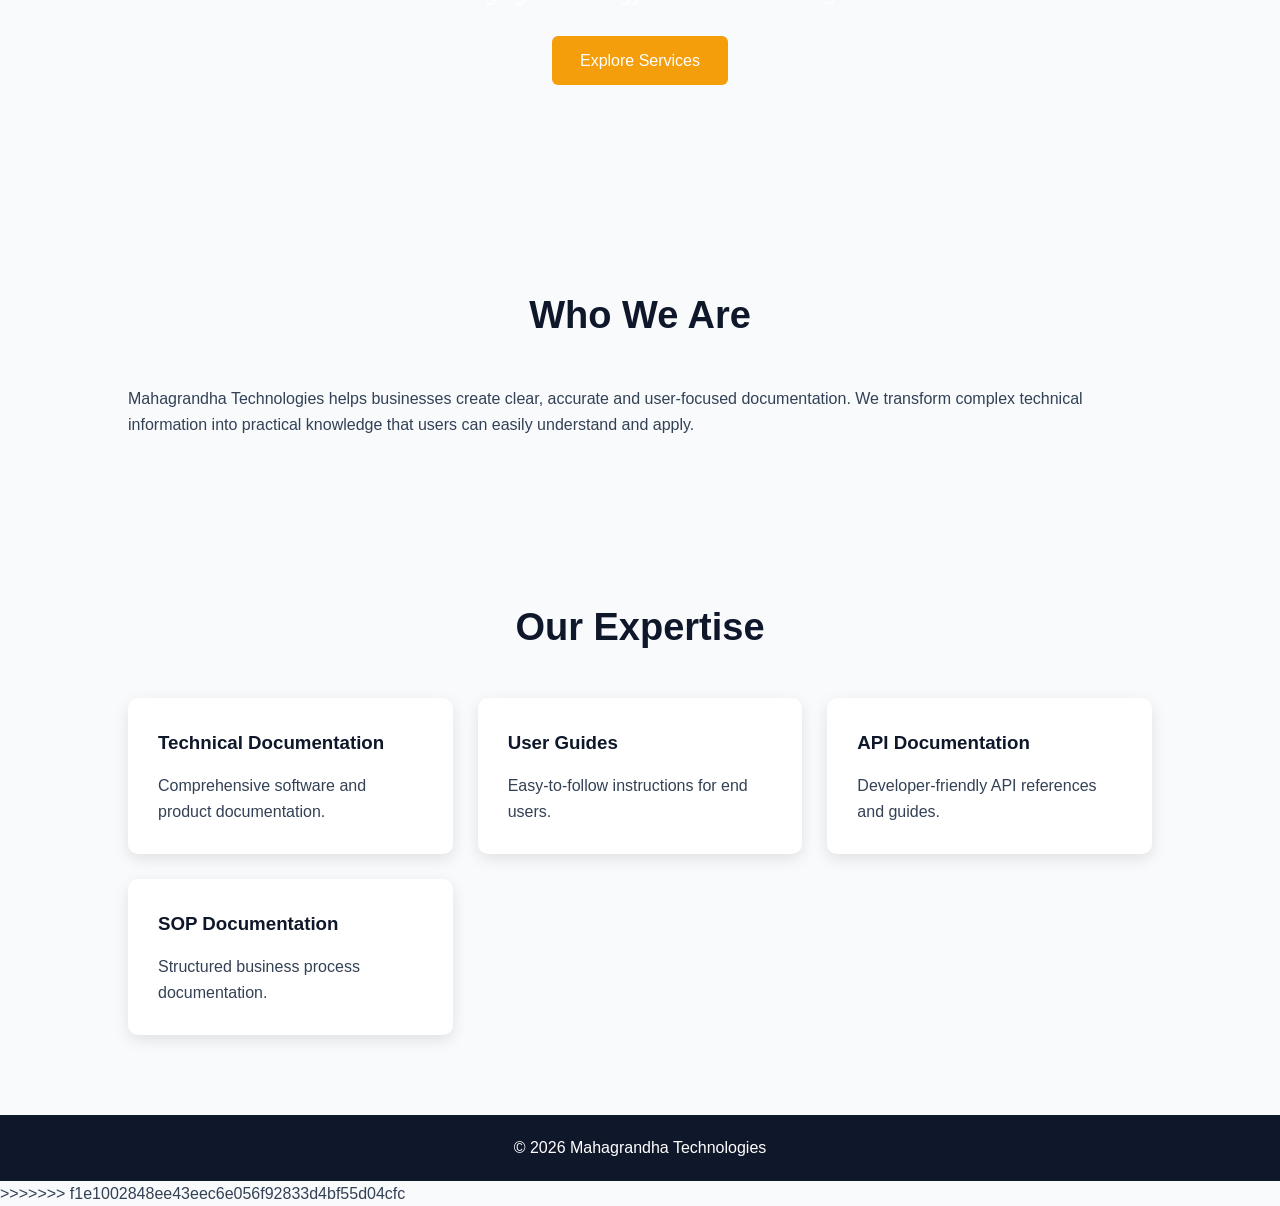
==== commit 79d23110: "Resolve merge conflicts" ====
--- a/index.html
+++ b/index.html
@@ -1,4 +1,5 @@
 <!DOCTYPE html>
+<<<<<<< HEAD
 <html lang="en">
 
 <head>
@@ -71,4 +72,79 @@
 </footer>
 
 </body>
-</html>+</html>
+=======
+<html>
+<head>
+<title>Mahagrandha Technologies</title>
+<link rel="stylesheet" href="style.css">
+</head>
+<body>
+
+<header>
+<nav>
+<div class="logo">Mahagrandha</div>
+
+<ul>
+<li><a href="index.html">Home</a></li>
+<li><a href="about.html">About</a></li>
+<li><a href="services.html">Services</a></li>
+<li><a href="contact.html">Contact</a></li>
+</ul>
+</nav>
+</header>
+
+<section class="hero">
+<div class="hero-content">
+<h1>Mahagrandha Technologies</h1>
+<p>Bridging Technology and Understanding</p>
+<a href="services.html" class="btn">Explore Services</a>
+</div>
+</section>
+
+<section class="section">
+<h2 class="section-title">Who We Are</h2>
+
+<p>
+Mahagrandha Technologies helps businesses create clear,
+accurate and user-focused documentation. We transform
+complex technical information into practical knowledge
+that users can easily understand and apply.
+</p>
+</section>
+
+<section class="section">
+<h2 class="section-title">Our Expertise</h2>
+
+<div class="cards">
+
+<div class="card">
+<h3>Technical Documentation</h3>
+<p>Comprehensive software and product documentation.</p>
+</div>
+
+<div class="card">
+<h3>User Guides</h3>
+<p>Easy-to-follow instructions for end users.</p>
+</div>
+
+<div class="card">
+<h3>API Documentation</h3>
+<p>Developer-friendly API references and guides.</p>
+</div>
+
+<div class="card">
+<h3>SOP Documentation</h3>
+<p>Structured business process documentation.</p>
+</div>
+
+</div>
+</section>
+
+<footer>
+<p>© 2026 Mahagrandha Technologies</p>
+</footer>
+
+</body>
+</html>
+>>>>>>> f1e1002848ee43eec6e056f92833d4bf55d04cfc
--- a/style.css
+++ b/style.css
@@ -2,6 +2,7 @@
     margin:0;
     padding:0;
     box-sizing:border-box;
+<<<<<<< HEAD
 }
 
 body{
@@ -24,10 +25,40 @@
 
 .logo-container img{
     height:70px;
+=======
+    font-family:'Segoe UI',sans-serif;
+}
+
+body{
+    background:#f8fafc;
+    color:#334155;
+    line-height:1.6;
+}
+
+header{
+    background:#0f172a;
+    color:white;
+    padding:20px 8%;
+    position:sticky;
+    top:0;
+}
+
+nav{
+    display:flex;
+    justify-content:space-between;
+    align-items:center;
+}
+
+.logo{
+    font-size:28px;
+    font-weight:bold;
+    color:#f59e0b;
+>>>>>>> f1e1002848ee43eec6e056f92833d4bf55d04cfc
 }
 
 nav ul{
     list-style:none;
+<<<<<<< HEAD
 
     display:flex;
 
@@ -43,10 +74,24 @@
 }
 
 nav a:hover{
+=======
+    display:flex;
+    gap:25px;
+}
+
+nav ul li a{
+    color:white;
+    text-decoration:none;
+    font-weight:500;
+}
+
+nav ul li a:hover{
+>>>>>>> f1e1002848ee43eec6e056f92833d4bf55d04cfc
     color:#f59e0b;
 }
 
 .hero{
+<<<<<<< HEAD
 
     background:
     linear-gradient(
@@ -267,4 +312,110 @@
     color:white;
     text-align:center;
     padding:25px;
-}+}
+=======
+    height:85vh;
+    display:flex;
+    justify-content:center;
+    align-items:center;
+    text-align:center;
+    background:linear-gradient(rgba(15,23,42,.85),
+    rgba(15,23,42,.85)),
+    url('https://images.unsplash.com/photo-1451187580459-43490279c0fa');
+    background-size:cover;
+    color:white;
+}
+
+.hero-content h1{
+    font-size:60px;
+    margin-bottom:15px;
+}
+
+.hero-content p{
+    font-size:22px;
+}
+
+.btn{
+    display:inline-block;
+    margin-top:25px;
+    background:#f59e0b;
+    color:white;
+    padding:12px 28px;
+    border-radius:6px;
+    text-decoration:none;
+}
+
+.section{
+    padding:80px 10%;
+}
+
+.section-title{
+    text-align:center;
+    font-size:38px;
+    margin-bottom:40px;
+    color:#0f172a;
+}
+
+.cards{
+    display:grid;
+    grid-template-columns:repeat(auto-fit,minmax(250px,1fr));
+    gap:25px;
+}
+
+.card{
+    background:white;
+    padding:30px;
+    border-radius:10px;
+    box-shadow:0 5px 15px rgba(0,0,0,.1);
+    transition:.3s;
+}
+
+.card:hover{
+    transform:translateY(-10px);
+}
+
+.card h3{
+    color:#0f172a;
+    margin-bottom:15px;
+}
+
+footer{
+    background:#0f172a;
+    color:white;
+    text-align:center;
+    padding:20px;
+}
+
+.contact-form{
+    max-width:700px;
+    margin:auto;
+}
+
+.contact-form input,
+.contact-form textarea{
+    width:100%;
+    padding:15px;
+    margin-bottom:15px;
+    border:1px solid #ccc;
+    border-radius:5px;
+}
+
+.contact-form button{
+    background:#f59e0b;
+    color:white;
+    border:none;
+    padding:15px 30px;
+    cursor:pointer;
+}
+
+.page-banner{
+    background:#0f172a;
+    color:white;
+    text-align:center;
+    padding:80px 20px;
+}
+
+.page-banner h1{
+    font-size:50px;
+}
+>>>>>>> f1e1002848ee43eec6e056f92833d4bf55d04cfc
--- a/style.css
+++ b/style.css
@@ -2,6 +2,7 @@
     margin:0;
     padding:0;
     box-sizing:border-box;
+<<<<<<< HEAD
 }
 
 body{
@@ -24,10 +25,40 @@
 
 .logo-container img{
     height:70px;
+=======
+    font-family:'Segoe UI',sans-serif;
+}
+
+body{
+    background:#f8fafc;
+    color:#334155;
+    line-height:1.6;
+}
+
+header{
+    background:#0f172a;
+    color:white;
+    padding:20px 8%;
+    position:sticky;
+    top:0;
+}
+
+nav{
+    display:flex;
+    justify-content:space-between;
+    align-items:center;
+}
+
+.logo{
+    font-size:28px;
+    font-weight:bold;
+    color:#f59e0b;
+>>>>>>> f1e1002848ee43eec6e056f92833d4bf55d04cfc
 }
 
 nav ul{
     list-style:none;
+<<<<<<< HEAD
 
     display:flex;
 
@@ -43,10 +74,24 @@
 }
 
 nav a:hover{
+=======
+    display:flex;
+    gap:25px;
+}
+
+nav ul li a{
+    color:white;
+    text-decoration:none;
+    font-weight:500;
+}
+
+nav ul li a:hover{
+>>>>>>> f1e1002848ee43eec6e056f92833d4bf55d04cfc
     color:#f59e0b;
 }
 
 .hero{
+<<<<<<< HEAD
 
     background:
     linear-gradient(
@@ -267,4 +312,110 @@
     color:white;
     text-align:center;
     padding:25px;
-}+}
+=======
+    height:85vh;
+    display:flex;
+    justify-content:center;
+    align-items:center;
+    text-align:center;
+    background:linear-gradient(rgba(15,23,42,.85),
+    rgba(15,23,42,.85)),
+    url('https://images.unsplash.com/photo-1451187580459-43490279c0fa');
+    background-size:cover;
+    color:white;
+}
+
+.hero-content h1{
+    font-size:60px;
+    margin-bottom:15px;
+}
+
+.hero-content p{
+    font-size:22px;
+}
+
+.btn{
+    display:inline-block;
+    margin-top:25px;
+    background:#f59e0b;
+    color:white;
+    padding:12px 28px;
+    border-radius:6px;
+    text-decoration:none;
+}
+
+.section{
+    padding:80px 10%;
+}
+
+.section-title{
+    text-align:center;
+    font-size:38px;
+    margin-bottom:40px;
+    color:#0f172a;
+}
+
+.cards{
+    display:grid;
+    grid-template-columns:repeat(auto-fit,minmax(250px,1fr));
+    gap:25px;
+}
+
+.card{
+    background:white;
+    padding:30px;
+    border-radius:10px;
+    box-shadow:0 5px 15px rgba(0,0,0,.1);
+    transition:.3s;
+}
+
+.card:hover{
+    transform:translateY(-10px);
+}
+
+.card h3{
+    color:#0f172a;
+    margin-bottom:15px;
+}
+
+footer{
+    background:#0f172a;
+    color:white;
+    text-align:center;
+    padding:20px;
+}
+
+.contact-form{
+    max-width:700px;
+    margin:auto;
+}
+
+.contact-form input,
+.contact-form textarea{
+    width:100%;
+    padding:15px;
+    margin-bottom:15px;
+    border:1px solid #ccc;
+    border-radius:5px;
+}
+
+.contact-form button{
+    background:#f59e0b;
+    color:white;
+    border:none;
+    padding:15px 30px;
+    cursor:pointer;
+}
+
+.page-banner{
+    background:#0f172a;
+    color:white;
+    text-align:center;
+    padding:80px 20px;
+}
+
+.page-banner h1{
+    font-size:50px;
+}
+>>>>>>> f1e1002848ee43eec6e056f92833d4bf55d04cfc
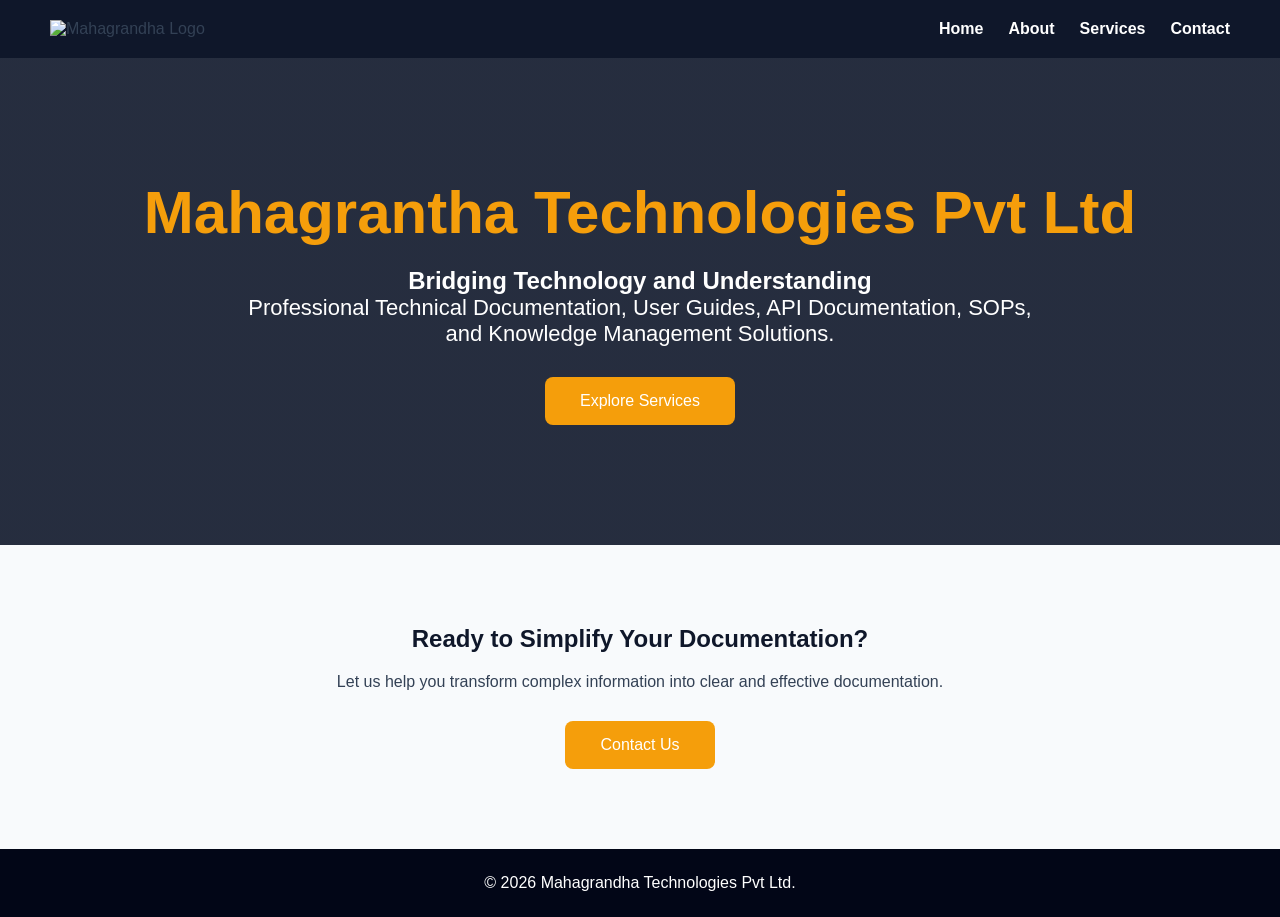
==== commit 056549f9: "changes" ====
--- a/index.html
+++ b/index.html
@@ -1,5 +1,4 @@
 <!DOCTYPE html>
-<<<<<<< HEAD
 <html lang="en">
 
 <head>
@@ -73,78 +72,3 @@
 
 </body>
 </html>
-=======
-<html>
-<head>
-<title>Mahagrandha Technologies</title>
-<link rel="stylesheet" href="style.css">
-</head>
-<body>
-
-<header>
-<nav>
-<div class="logo">Mahagrandha</div>
-
-<ul>
-<li><a href="index.html">Home</a></li>
-<li><a href="about.html">About</a></li>
-<li><a href="services.html">Services</a></li>
-<li><a href="contact.html">Contact</a></li>
-</ul>
-</nav>
-</header>
-
-<section class="hero">
-<div class="hero-content">
-<h1>Mahagrandha Technologies</h1>
-<p>Bridging Technology and Understanding</p>
-<a href="services.html" class="btn">Explore Services</a>
-</div>
-</section>
-
-<section class="section">
-<h2 class="section-title">Who We Are</h2>
-
-<p>
-Mahagrandha Technologies helps businesses create clear,
-accurate and user-focused documentation. We transform
-complex technical information into practical knowledge
-that users can easily understand and apply.
-</p>
-</section>
-
-<section class="section">
-<h2 class="section-title">Our Expertise</h2>
-
-<div class="cards">
-
-<div class="card">
-<h3>Technical Documentation</h3>
-<p>Comprehensive software and product documentation.</p>
-</div>
-
-<div class="card">
-<h3>User Guides</h3>
-<p>Easy-to-follow instructions for end users.</p>
-</div>
-
-<div class="card">
-<h3>API Documentation</h3>
-<p>Developer-friendly API references and guides.</p>
-</div>
-
-<div class="card">
-<h3>SOP Documentation</h3>
-<p>Structured business process documentation.</p>
-</div>
-
-</div>
-</section>
-
-<footer>
-<p>© 2026 Mahagrandha Technologies</p>
-</footer>
-
-</body>
-</html>
->>>>>>> f1e1002848ee43eec6e056f92833d4bf55d04cfc
--- a/style.css
+++ b/style.css
@@ -2,7 +2,6 @@
     margin:0;
     padding:0;
     box-sizing:border-box;
-<<<<<<< HEAD
 }
 
 body{
@@ -25,40 +24,10 @@
 
 .logo-container img{
     height:70px;
-=======
-    font-family:'Segoe UI',sans-serif;
-}
-
-body{
-    background:#f8fafc;
-    color:#334155;
-    line-height:1.6;
-}
-
-header{
-    background:#0f172a;
-    color:white;
-    padding:20px 8%;
-    position:sticky;
-    top:0;
-}
-
-nav{
-    display:flex;
-    justify-content:space-between;
-    align-items:center;
-}
-
-.logo{
-    font-size:28px;
-    font-weight:bold;
-    color:#f59e0b;
->>>>>>> f1e1002848ee43eec6e056f92833d4bf55d04cfc
 }
 
 nav ul{
     list-style:none;
-<<<<<<< HEAD
 
     display:flex;
 
@@ -74,24 +43,10 @@
 }
 
 nav a:hover{
-=======
-    display:flex;
-    gap:25px;
-}
-
-nav ul li a{
-    color:white;
-    text-decoration:none;
-    font-weight:500;
-}
-
-nav ul li a:hover{
->>>>>>> f1e1002848ee43eec6e056f92833d4bf55d04cfc
     color:#f59e0b;
 }
 
 .hero{
-<<<<<<< HEAD
 
     background:
     linear-gradient(
@@ -313,109 +268,3 @@
     text-align:center;
     padding:25px;
 }
-=======
-    height:85vh;
-    display:flex;
-    justify-content:center;
-    align-items:center;
-    text-align:center;
-    background:linear-gradient(rgba(15,23,42,.85),
-    rgba(15,23,42,.85)),
-    url('https://images.unsplash.com/photo-1451187580459-43490279c0fa');
-    background-size:cover;
-    color:white;
-}
-
-.hero-content h1{
-    font-size:60px;
-    margin-bottom:15px;
-}
-
-.hero-content p{
-    font-size:22px;
-}
-
-.btn{
-    display:inline-block;
-    margin-top:25px;
-    background:#f59e0b;
-    color:white;
-    padding:12px 28px;
-    border-radius:6px;
-    text-decoration:none;
-}
-
-.section{
-    padding:80px 10%;
-}
-
-.section-title{
-    text-align:center;
-    font-size:38px;
-    margin-bottom:40px;
-    color:#0f172a;
-}
-
-.cards{
-    display:grid;
-    grid-template-columns:repeat(auto-fit,minmax(250px,1fr));
-    gap:25px;
-}
-
-.card{
-    background:white;
-    padding:30px;
-    border-radius:10px;
-    box-shadow:0 5px 15px rgba(0,0,0,.1);
-    transition:.3s;
-}
-
-.card:hover{
-    transform:translateY(-10px);
-}
-
-.card h3{
-    color:#0f172a;
-    margin-bottom:15px;
-}
-
-footer{
-    background:#0f172a;
-    color:white;
-    text-align:center;
-    padding:20px;
-}
-
-.contact-form{
-    max-width:700px;
-    margin:auto;
-}
-
-.contact-form input,
-.contact-form textarea{
-    width:100%;
-    padding:15px;
-    margin-bottom:15px;
-    border:1px solid #ccc;
-    border-radius:5px;
-}
-
-.contact-form button{
-    background:#f59e0b;
-    color:white;
-    border:none;
-    padding:15px 30px;
-    cursor:pointer;
-}
-
-.page-banner{
-    background:#0f172a;
-    color:white;
-    text-align:center;
-    padding:80px 20px;
-}
-
-.page-banner h1{
-    font-size:50px;
-}
->>>>>>> f1e1002848ee43eec6e056f92833d4bf55d04cfc
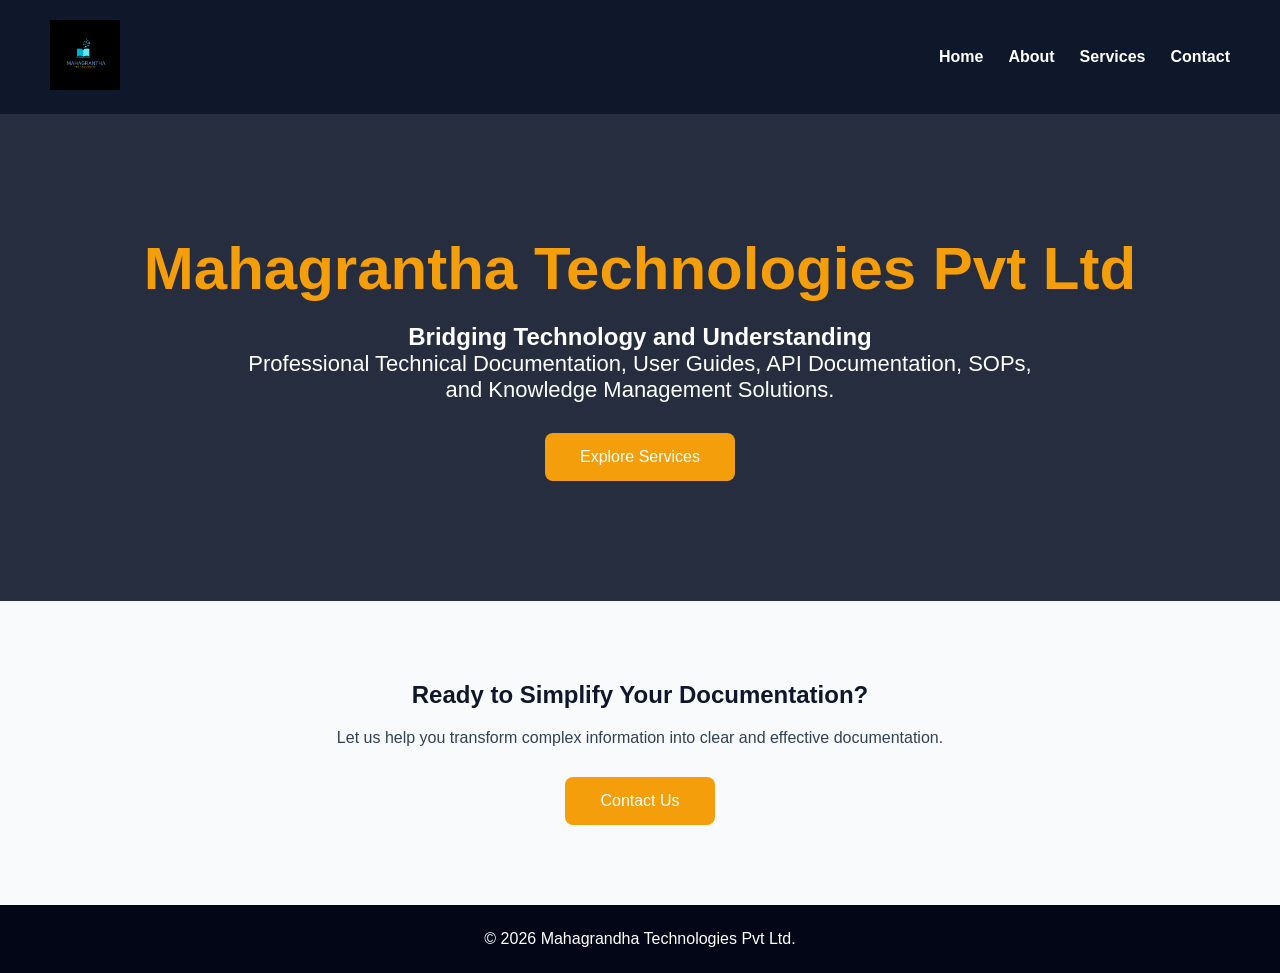
==== commit e5482837: "changed logo" ====
--- a/index.html
+++ b/index.html
@@ -16,7 +16,7 @@
     <nav>
 
         <div class="logo-container">
-            <img src="image/logo.png" alt="Mahagrandha Logo">
+            <img src="images/logo..png" alt="Mahagrandha Logo">
         </div>
 
         <ul>
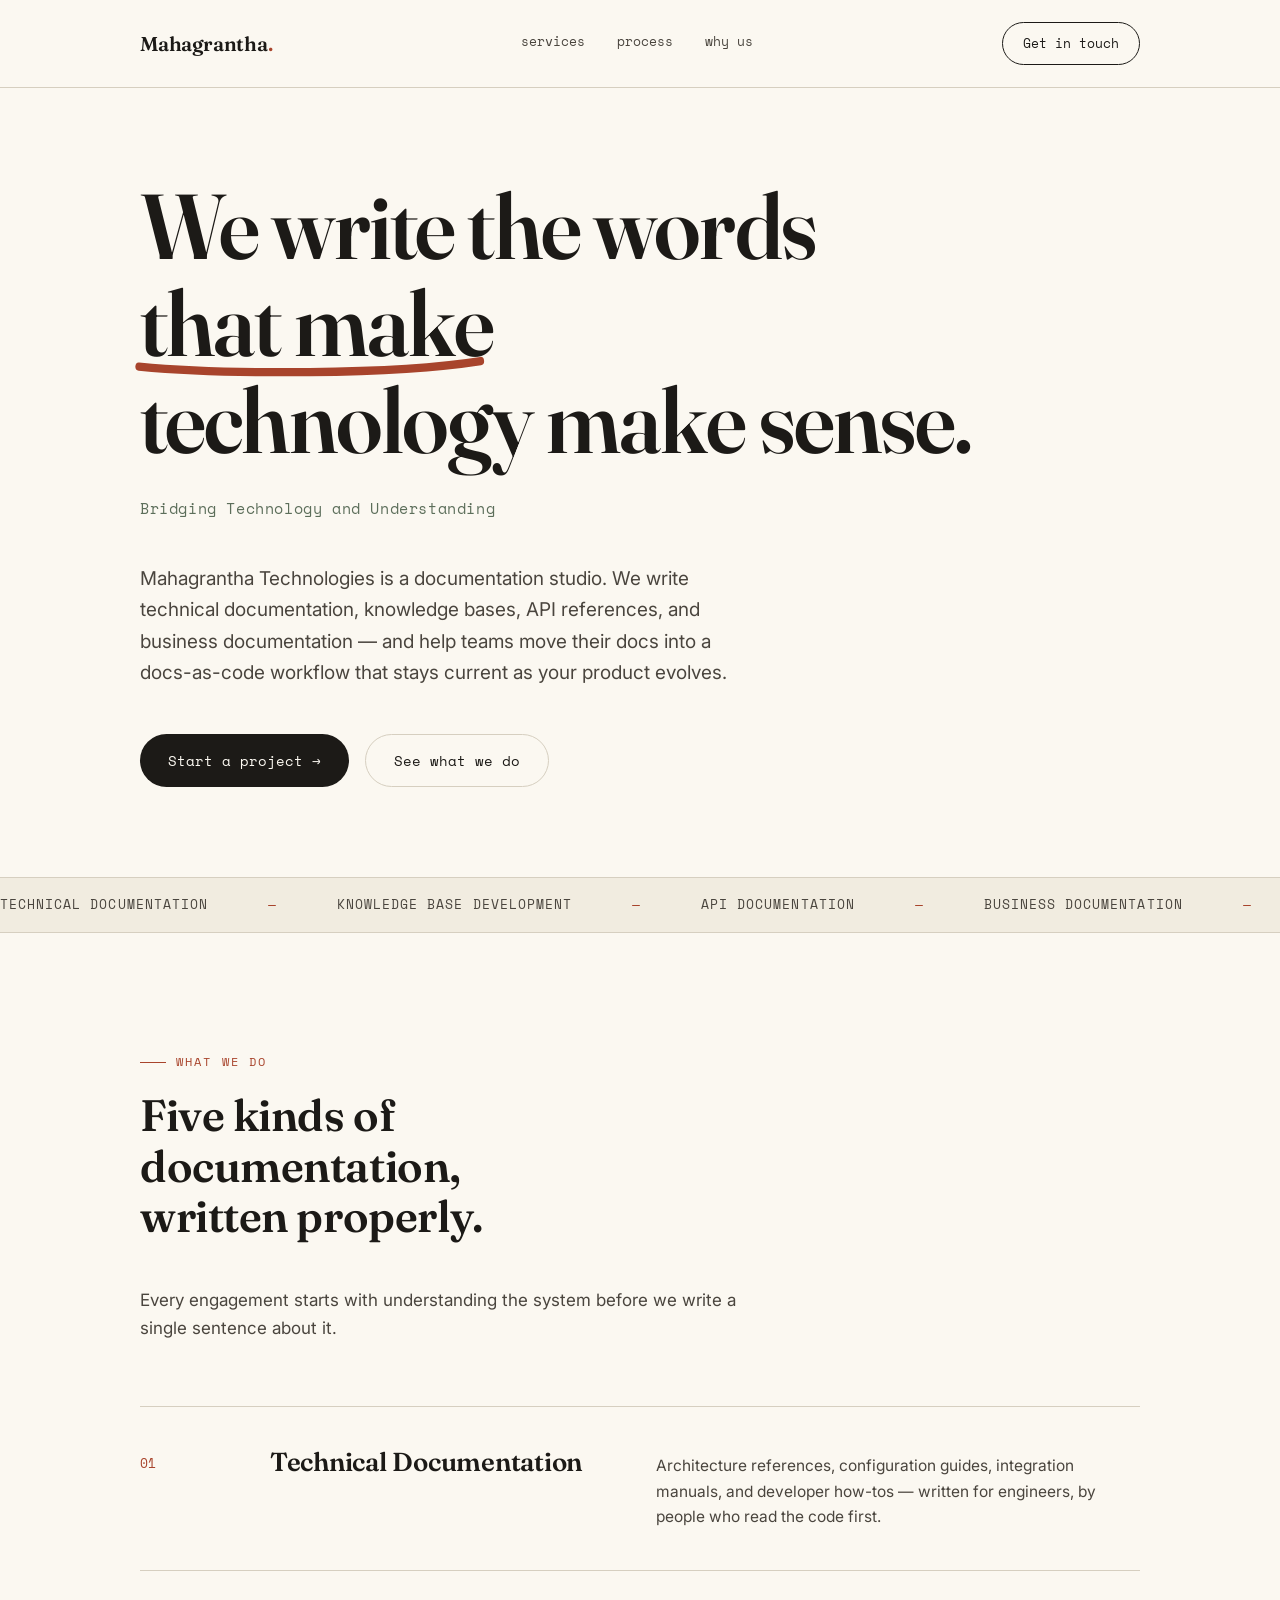
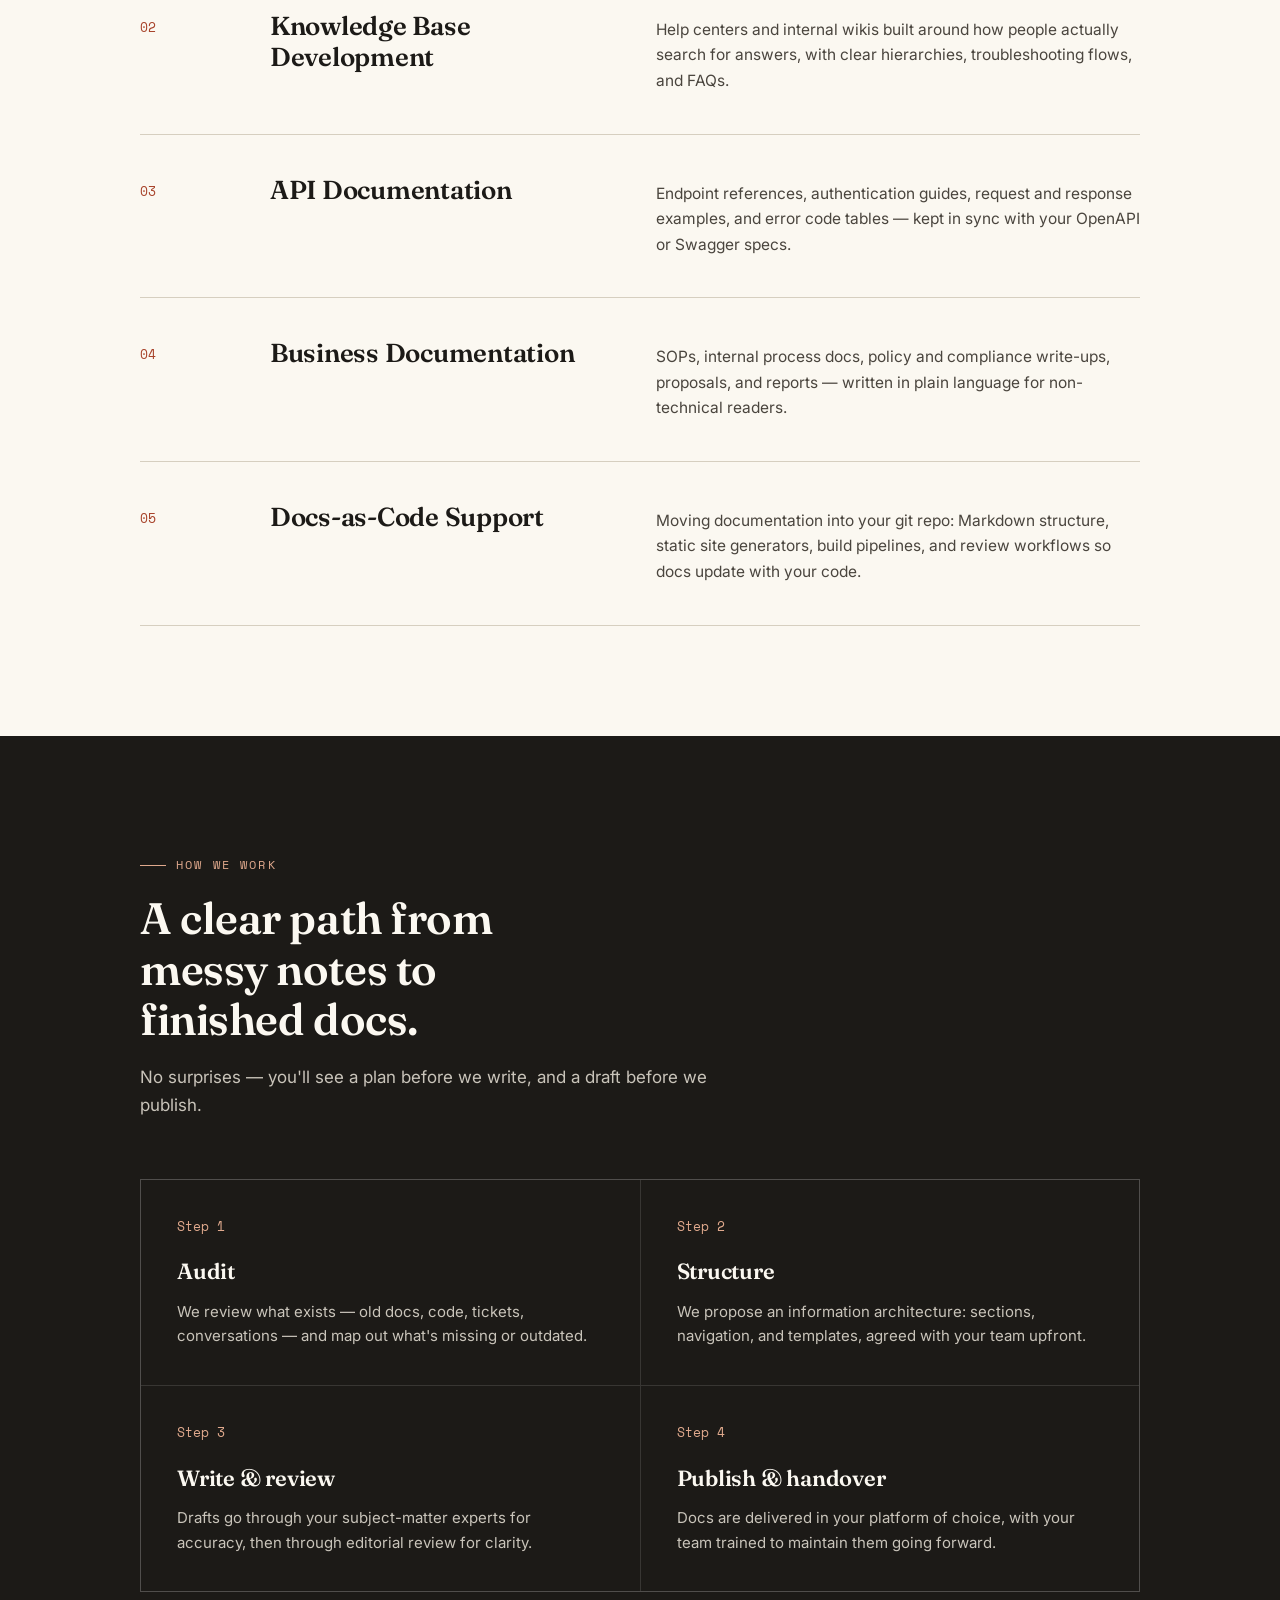
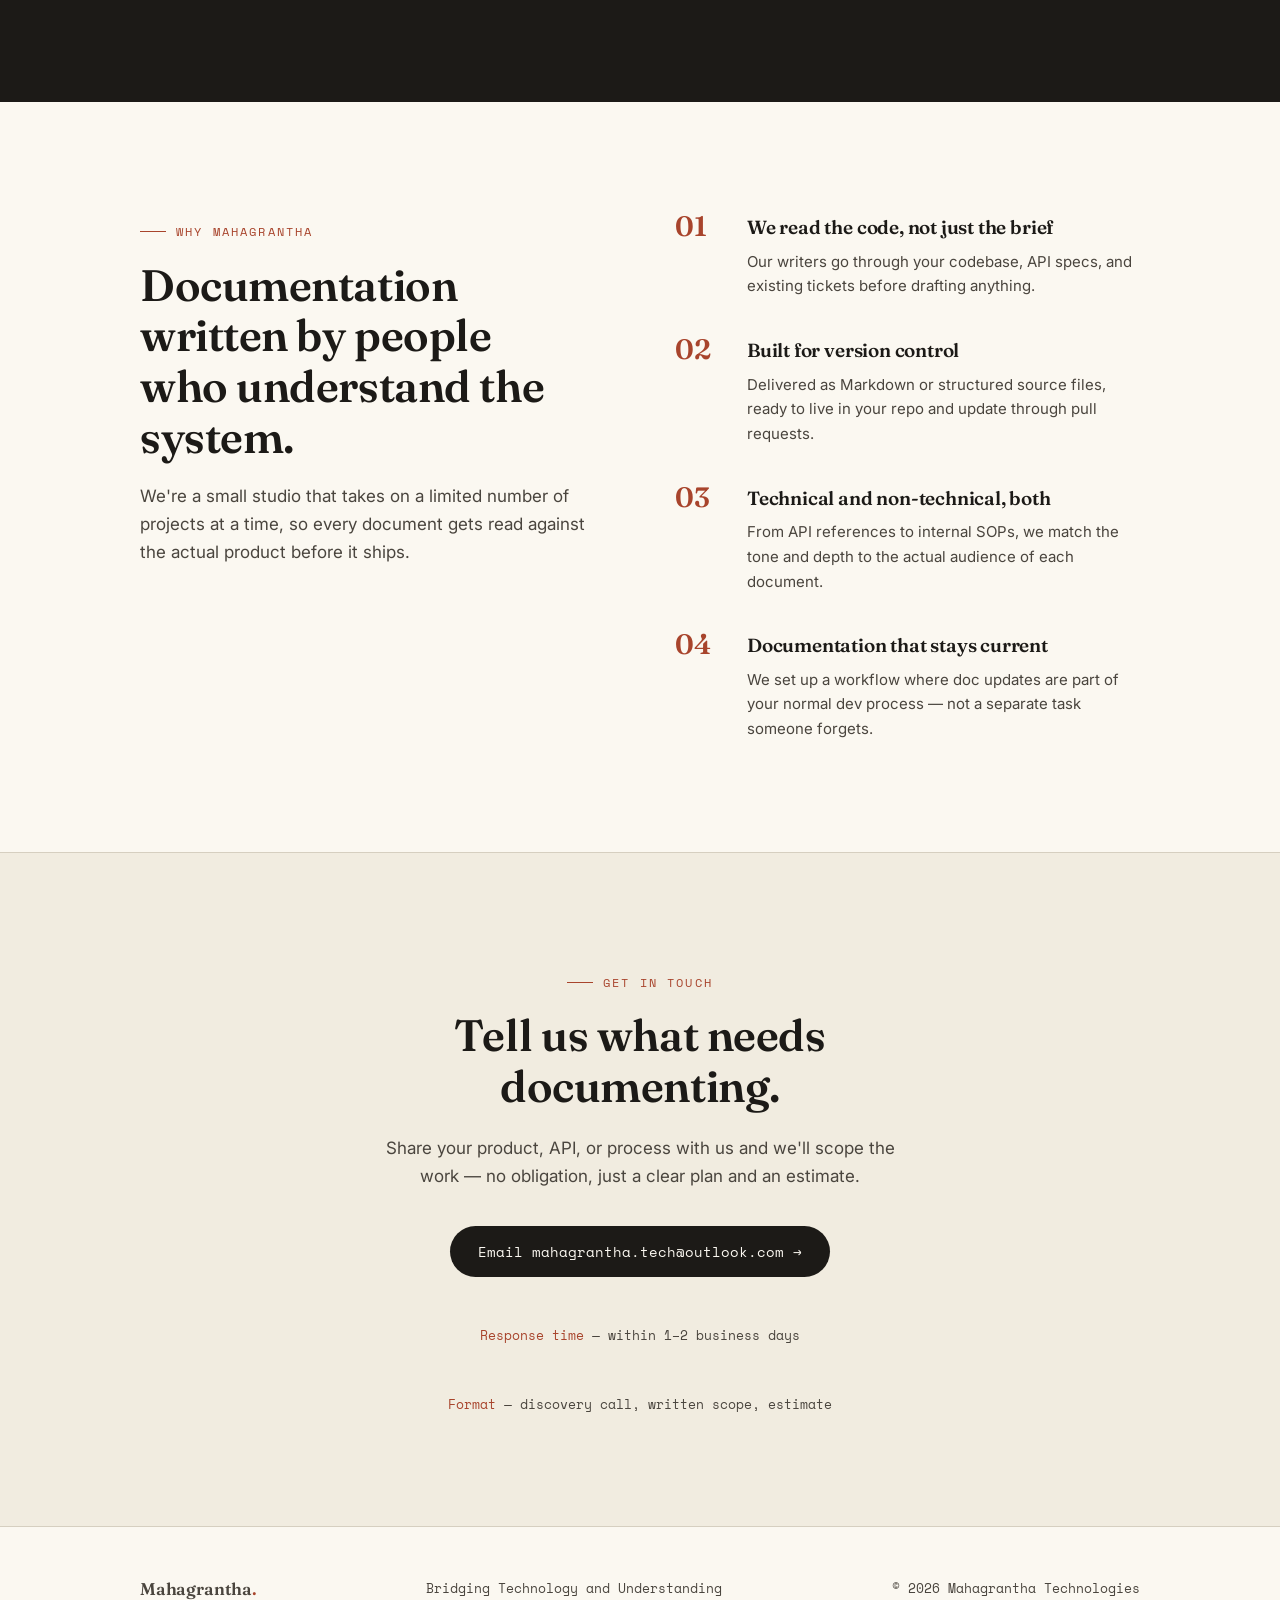
==== commit 97a1206e: "new code" ====
--- a/index.html
+++ b/index.html
@@ -1,73 +1,225 @@
 <!DOCTYPE html>
 <html lang="en">
-
 <head>
-    <meta charset="UTF-8">
-    <meta name="viewport" content="width=device-width, initial-scale=1.0">
-    <title>Mahagrandha Technologies</title>
-
-    <link rel="stylesheet" href="style.css">
+<meta charset="UTF-8" />
+<meta name="viewport" content="width=device-width, initial-scale=1.0" />
+<title>Mahagrantha Technologies — Bridging Technology and Understanding</title>
+<link rel="preconnect" href="https://fonts.googleapis.com">
+<link rel="preconnect" href="https://fonts.gstatic.com" crossorigin>
+<link href="https://fonts.googleapis.com/css2?family=Fraunces:opsz,wght@9..144,500;9..144,600;9..144,700&family=Inter:wght@400;500;600&family=Space+Mono:wght@400;700&display=swap" rel="stylesheet">
+<link rel="stylesheet" href="styles.css">
 </head>
-
 <body>
 
-<header>
-
-    <nav>
-
-        <div class="logo-container">
-            <img src="images/logo..png" alt="Mahagrandha Logo">
-        </div>
-
-        <ul>
-            <li><a href="index.html">Home</a></li>
-            <li><a href="about.html">About</a></li>
-            <li><a href="services.html">Services</a></li>
-            <li><a href="contact.html">Contact</a></li>
-        </ul>
-
+<header class="topbar">
+  <div class="topbar-inner">
+    <div class="logo">Mahagrantha<span class="dot">.</span></div>
+    <nav class="nav-links">
+      <a href="#services">services</a>
+      <a href="#process">process</a>
+      <a href="#why">why us</a>
     </nav>
-
+    <a href="#contact" class="nav-cta">Get in touch</a>
+  </div>
 </header>
 
-<section class="hero">
-
-    <div class="hero-content">
-
-        <h1>Mahagrantha Technologies Pvt Ltd</h1>
-        <h2>Bridging Technology and Understanding</h2>
-        <p>
-            Professional Technical Documentation,
-            User Guides, API Documentation,
-            SOPs, and Knowledge Management Solutions.
-        </p>
-
-        <a href="services.html" class="btn">
-            Explore Services
-        </a>
-
-    </div>
-
-</section>
-
-
-<section class="call-to-action">
-
-<h2>Ready to Simplify Your Documentation?</h2> 
-
-<p> Let us help you transform complex information into clear and effective documentation. 
-
-</p> <a href="contact.html" class="btn"> Contact Us </a>
-
-</section>
-
+<main>
+
+  <!-- Hero -->
+  <section class="hero">
+    <div class="wrap hero-inner">
+      <h1>
+        We write the words<br>
+        <span class="underline-wrap">that make
+          <svg viewBox="0 0 300 20" preserveAspectRatio="none" aria-hidden="true">
+            <path d="M5,12 C80,18 220,18 295,8" />
+          </svg>
+        </span><br>
+        technology make sense.
+      </h1>
+      <p class="hero-tagline">Bridging Technology and Understanding</p>
+      <p class="hero-lede">
+        Mahagrantha Technologies is a documentation studio. We write technical
+        documentation, knowledge bases, API references, and business
+        documentation &mdash; and help teams move their docs into a
+        docs-as-code workflow that stays current as your product evolves.
+      </p>
+      <div class="hero-cta">
+        <a href="#contact" class="btn btn-primary">Start a project →</a>
+        <a href="#services" class="btn btn-secondary">See what we do</a>
+      </div>
+    </div>
+  </section>
+
+  <!-- Marquee -->
+  <div class="marquee" aria-hidden="true">
+    <div class="marquee-track">
+      <span>Technical Documentation</span>
+      <span>Knowledge Base Development</span>
+      <span>API Documentation</span>
+      <span>Business Documentation</span>
+      <span>Docs-as-Code Support</span>
+      <span>Technical Documentation</span>
+      <span>Knowledge Base Development</span>
+      <span>API Documentation</span>
+      <span>Business Documentation</span>
+      <span>Docs-as-Code Support</span>
+    </div>
+  </div>
+
+  <!-- Services -->
+  <section id="services">
+    <div class="wrap">
+      <div class="services-head">
+        <div>
+          <div class="label">What we do</div>
+          <h2>Five kinds of documentation, written properly.</h2>
+        </div>
+        <p>Every engagement starts with understanding the system before we write a single sentence about it.</p>
+      </div>
+
+      <div class="service-grid">
+        <div class="service-item">
+          <div class="service-tag">01</div>
+          <h3>Technical Documentation</h3>
+          <div class="service-desc">
+            <p>Architecture references, configuration guides, integration manuals, and developer how-tos &mdash; written for engineers, by people who read the code first.</p>
+          </div>
+        </div>
+
+        <div class="service-item">
+          <div class="service-tag">02</div>
+          <h3>Knowledge Base Development</h3>
+          <div class="service-desc">
+            <p>Help centers and internal wikis built around how people actually search for answers, with clear hierarchies, troubleshooting flows, and FAQs.</p>
+          </div>
+        </div>
+
+        <div class="service-item">
+          <div class="service-tag">03</div>
+          <h3>API Documentation</h3>
+          <div class="service-desc">
+            <p>Endpoint references, authentication guides, request and response examples, and error code tables &mdash; kept in sync with your OpenAPI or Swagger specs.</p>
+          </div>
+        </div>
+
+        <div class="service-item">
+          <div class="service-tag">04</div>
+          <h3>Business Documentation</h3>
+          <div class="service-desc">
+            <p>SOPs, internal process docs, policy and compliance write-ups, proposals, and reports &mdash; written in plain language for non-technical readers.</p>
+          </div>
+        </div>
+
+        <div class="service-item">
+          <div class="service-tag">05</div>
+          <h3>Docs-as-Code Support</h3>
+          <div class="service-desc">
+            <p>Moving documentation into your git repo: Markdown structure, static site generators, build pipelines, and review workflows so docs update with your code.</p>
+          </div>
+        </div>
+      </div>
+    </div>
+  </section>
+
+  <!-- Process -->
+  <section class="process" id="process">
+    <div class="wrap">
+      <div class="label">How we work</div>
+      <h2>A clear path from messy notes to finished docs.</h2>
+      <p class="section-lede" style="margin-top:18px;">No surprises &mdash; you'll see a plan before we write, and a draft before we publish.</p>
+
+      <div class="process-grid">
+        <div class="process-cell">
+          <span class="step-no">Step 1</span>
+          <h3>Audit</h3>
+          <p>We review what exists &mdash; old docs, code, tickets, conversations &mdash; and map out what's missing or outdated.</p>
+        </div>
+        <div class="process-cell">
+          <span class="step-no">Step 2</span>
+          <h3>Structure</h3>
+          <p>We propose an information architecture: sections, navigation, and templates, agreed with your team upfront.</p>
+        </div>
+        <div class="process-cell">
+          <span class="step-no">Step 3</span>
+          <h3>Write &amp; review</h3>
+          <p>Drafts go through your subject-matter experts for accuracy, then through editorial review for clarity.</p>
+        </div>
+        <div class="process-cell">
+          <span class="step-no">Step 4</span>
+          <h3>Publish &amp; handover</h3>
+          <p>Docs are delivered in your platform of choice, with your team trained to maintain them going forward.</p>
+        </div>
+      </div>
+    </div>
+  </section>
+
+  <!-- Why us -->
+  <section id="why">
+    <div class="wrap why">
+      <div class="why-text">
+        <div class="label">Why Mahagrantha</div>
+        <h2>Documentation written by people who understand the system.</h2>
+        <p style="margin-top:20px;">We're a small studio that takes on a limited number of projects at a time, so every document gets read against the actual product before it ships.</p>
+      </div>
+
+      <div class="why-list">
+        <div class="why-row">
+          <span class="why-mark">01</span>
+          <div>
+            <h3>We read the code, not just the brief</h3>
+            <p>Our writers go through your codebase, API specs, and existing tickets before drafting anything.</p>
+          </div>
+        </div>
+        <div class="why-row">
+          <span class="why-mark">02</span>
+          <div>
+            <h3>Built for version control</h3>
+            <p>Delivered as Markdown or structured source files, ready to live in your repo and update through pull requests.</p>
+          </div>
+        </div>
+        <div class="why-row">
+          <span class="why-mark">03</span>
+          <div>
+            <h3>Technical and non-technical, both</h3>
+            <p>From API references to internal SOPs, we match the tone and depth to the actual audience of each document.</p>
+          </div>
+        </div>
+        <div class="why-row">
+          <span class="why-mark">04</span>
+          <div>
+            <h3>Documentation that stays current</h3>
+            <p>We set up a workflow where doc updates are part of your normal dev process &mdash; not a separate task someone forgets.</p>
+          </div>
+        </div>
+      </div>
+    </div>
+  </section>
+
+  <!-- Contact -->
+  <section class="contact" id="contact">
+    <div class="wrap contact-inner">
+      <div class="label" style="justify-content:center;">Get in touch</div>
+      <h2>Tell us what needs documenting.</h2>
+      <p>Share your product, API, or process with us and we'll scope the work &mdash; no obligation, just a clear plan and an estimate.</p>
+      <div class="contact-cta">
+        <a href="mailto:mahagrantha.tech@outlook.com" class="btn btn-primary">Email mahagrantha.tech@outlook.com →</a>
+      </div>
+      <div class="contact-meta">
+        <div><span>Response time</span> &mdash; within 1–2 business days</div>
+        <div><span>Format</span> &mdash; discovery call, written scope, estimate</div>
+      </div>
+    </div>
+  </section>
+
+</main>
 
 <footer>
-
-    <p>
-        © 2026 Mahagrandha Technologies Pvt Ltd.
-    </p>
-
+  <div class="wrap footer-inner">
+    <div class="logo">Mahagrantha<span class="dot" style="color:var(--brick);">.</span></div>
+    <div>Bridging Technology and Understanding</div>
+    <div>&copy; 2026 Mahagrantha Technologies</div>
+  </div>
 </footer>
 
 </body>
--- a/styles.css
+++ b/styles.css
@@ -0,0 +1,526 @@
+/* ===========================================================
+   Mahagrantha Technologies — Editorial / Manuscript theme
+   =========================================================== */
+
+:root {
+  --paper: #FBF8F1;
+  --paper-shade: #F1ECE0;
+  --ink: #1C1A17;
+  --ink-soft: #4A453E;
+  --brick: #A8442C;
+  --sage: #5C6E5A;
+  --rule: #D6CFC0;
+
+  --display: "Fraunces", Georgia, serif;
+  --body: "Inter", -apple-system, sans-serif;
+  --mono: "Space Mono", monospace;
+}
+
+* { margin: 0; padding: 0; box-sizing: border-box; }
+
+html { scroll-behavior: smooth; }
+
+body {
+  background: var(--paper);
+  color: var(--ink);
+  font-family: var(--body);
+  font-size: 17px;
+  line-height: 1.65;
+  -webkit-font-smoothing: antialiased;
+}
+
+a { color: inherit; text-decoration: none; }
+
+::selection { background: var(--brick); color: var(--paper); }
+
+img, svg { display: block; max-width: 100%; }
+
+/* ---------- Layout helpers ---------- */
+.wrap {
+  max-width: 1080px;
+  margin: 0 auto;
+  padding: 0 40px;
+}
+
+section { padding: 110px 0; }
+
+.label {
+  font-family: var(--mono);
+  font-size: 12px;
+  letter-spacing: 0.18em;
+  text-transform: uppercase;
+  color: var(--brick);
+  display: inline-flex;
+  align-items: center;
+  gap: 10px;
+  margin-bottom: 18px;
+}
+
+.label::before {
+  content: "";
+  display: inline-block;
+  width: 26px;
+  height: 1px;
+  background: var(--brick);
+}
+
+h1, h2, h3 {
+  font-family: var(--display);
+  color: var(--ink);
+  letter-spacing: -0.01em;
+  font-weight: 600;
+}
+
+h2 {
+  font-size: 44px;
+  line-height: 1.15;
+  max-width: 14ch;
+}
+
+p { color: var(--ink-soft); max-width: 56ch; }
+p + p { margin-top: 14px; }
+
+/* ---------- Top bar ---------- */
+.topbar {
+  position: sticky;
+  top: 0;
+  z-index: 50;
+  background: rgba(251, 248, 241, 0.86);
+  backdrop-filter: blur(8px);
+  border-bottom: 1px solid var(--rule);
+}
+
+.topbar-inner {
+  max-width: 1080px;
+  margin: 0 auto;
+  padding: 22px 40px;
+  display: flex;
+  align-items: center;
+  justify-content: space-between;
+}
+
+.logo {
+  font-family: var(--display);
+  font-weight: 600;
+  font-size: 20px;
+  letter-spacing: -0.01em;
+}
+
+.logo .dot { color: var(--brick); }
+
+.nav-links {
+  display: flex;
+  gap: 32px;
+  font-family: var(--mono);
+  font-size: 13px;
+  text-transform: lowercase;
+}
+
+.nav-links a {
+  position: relative;
+  padding-bottom: 4px;
+  color: var(--ink-soft);
+  transition: color 0.2s ease;
+}
+
+.nav-links a::after {
+  content: "";
+  position: absolute;
+  left: 0;
+  bottom: 0;
+  width: 0%;
+  height: 1px;
+  background: var(--brick);
+  transition: width 0.25s ease;
+}
+
+.nav-links a:hover {
+  color: var(--ink);
+}
+
+.nav-links a:hover::after { width: 100%; }
+
+.nav-cta {
+  font-family: var(--mono);
+  font-size: 13px;
+  padding: 10px 20px;
+  border: 1px solid var(--ink);
+  border-radius: 999px;
+  transition: background 0.2s ease, color 0.2s ease;
+}
+
+.nav-cta:hover {
+  background: var(--ink);
+  color: var(--paper);
+}
+
+/* ---------- Hero ---------- */
+.hero {
+  padding-top: 90px;
+  padding-bottom: 90px;
+}
+
+.hero-inner {
+  display: grid;
+  grid-template-columns: 1fr;
+  gap: 28px;
+}
+
+.hero h1 {
+  font-size: clamp(48px, 8vw, 92px);
+  line-height: 1.05;
+  letter-spacing: -0.02em;
+}
+
+.hero h1 .underline-wrap {
+  position: relative;
+  display: inline-block;
+}
+
+.hero h1 .underline-wrap svg {
+  position: absolute;
+  left: -2%;
+  bottom: -0.06em;
+  width: 104%;
+  height: 0.3em;
+  overflow: visible;
+}
+
+.hero h1 .underline-wrap svg path {
+  stroke: var(--brick);
+  stroke-width: 6;
+  fill: none;
+  stroke-linecap: round;
+  stroke-dasharray: 600;
+  stroke-dashoffset: 600;
+  animation: draw-underline 1.1s 0.5s cubic-bezier(0.65, 0, 0.35, 1) forwards;
+}
+
+@keyframes draw-underline {
+  to { stroke-dashoffset: 0; }
+}
+
+.hero-tagline {
+  font-family: var(--mono);
+  font-size: 15px;
+  color: var(--sage);
+  letter-spacing: 0.04em;
+  max-width: 40ch;
+}
+
+.hero-lede {
+  font-size: 19px;
+  max-width: 52ch;
+  color: var(--ink-soft);
+}
+
+.hero-cta {
+  margin-top: 18px;
+  display: flex;
+  gap: 16px;
+  flex-wrap: wrap;
+}
+
+.btn {
+  font-family: var(--mono);
+  font-size: 14px;
+  padding: 14px 28px;
+  border-radius: 999px;
+  display: inline-flex;
+  align-items: center;
+  gap: 10px;
+  transition: transform 0.15s ease, box-shadow 0.15s ease, background 0.2s ease, color 0.2s ease;
+}
+
+.btn-primary {
+  background: var(--ink);
+  color: var(--paper);
+}
+
+.btn-primary:hover {
+  background: var(--brick);
+  transform: translateY(-2px);
+  box-shadow: 0 8px 20px rgba(168, 68, 44, 0.25);
+}
+
+.btn-secondary {
+  border: 1px solid var(--rule);
+  color: var(--ink);
+  background: transparent;
+}
+
+.btn-secondary:hover {
+  border-color: var(--ink);
+  transform: translateY(-2px);
+}
+
+/* ---------- Marquee strip ---------- */
+.marquee {
+  border-top: 1px solid var(--rule);
+  border-bottom: 1px solid var(--rule);
+  background: var(--paper-shade);
+  overflow: hidden;
+  padding: 16px 0;
+}
+
+.marquee-track {
+  display: flex;
+  gap: 60px;
+  white-space: nowrap;
+  font-family: var(--mono);
+  font-size: 13px;
+  color: var(--ink-soft);
+  letter-spacing: 0.08em;
+  text-transform: uppercase;
+  animation: scroll-left 38s linear infinite;
+  width: max-content;
+}
+
+.marquee-track span::after {
+  content: "—";
+  margin-left: 60px;
+  color: var(--brick);
+}
+
+@keyframes scroll-left {
+  from { transform: translateX(0); }
+  to { transform: translateX(-50%); }
+}
+
+@media (prefers-reduced-motion: reduce) {
+  .marquee-track { animation: none; }
+  .hero h1 .underline-wrap svg path { animation: none; stroke-dashoffset: 0; }
+}
+
+/* ---------- Services ---------- */
+#services { padding-top: 110px; }
+
+.services-head {
+  display: flex;
+  justify-content: space-between;
+  align-items: flex-end;
+  gap: 40px;
+  flex-wrap: wrap;
+  margin-bottom: 64px;
+}
+
+.services-head p { margin-top: 4px; }
+
+.service-grid {
+  display: flex;
+  flex-direction: column;
+}
+
+.service-item {
+  display: grid;
+  grid-template-columns: 90px 1fr 1.4fr;
+  gap: 40px;
+  padding: 40px 0;
+  border-top: 1px solid var(--rule);
+  align-items: start;
+  transition: background 0.25s ease;
+}
+
+.service-item:last-child { border-bottom: 1px solid var(--rule); }
+
+.service-item:hover {
+  background: var(--paper-shade);
+}
+
+.service-tag {
+  font-family: var(--mono);
+  font-size: 13px;
+  color: var(--brick);
+  padding-top: 6px;
+}
+
+.service-item h3 {
+  font-size: 26px;
+  line-height: 1.2;
+}
+
+.service-item .service-desc p {
+  margin: 0;
+  font-size: 15.5px;
+}
+
+.service-item .service-desc {
+  padding-top: 6px;
+}
+
+@media (max-width: 760px) {
+  .service-item {
+    grid-template-columns: 1fr;
+    gap: 10px;
+    padding: 28px 0;
+  }
+  .service-tag { order: -1; }
+}
+
+/* ---------- Process ---------- */
+.process {
+  background: var(--ink);
+  color: var(--paper);
+}
+
+.process .label { color: #E0A98D; }
+.process .label::before { background: #E0A98D; }
+.process h2 { color: var(--paper); }
+.process .section-lede { color: #C9C4BA; }
+
+.process-grid {
+  margin-top: 60px;
+  display: grid;
+  grid-template-columns: repeat(2, 1fr);
+  gap: 1px;
+  background: rgba(255,255,255,0.12);
+  border: 1px solid rgba(255,255,255,0.12);
+}
+
+.process-cell {
+  background: var(--ink);
+  padding: 36px;
+}
+
+.process-cell .step-no {
+  font-family: var(--mono);
+  font-size: 13px;
+  color: #E0A98D;
+  margin-bottom: 16px;
+  display: block;
+}
+
+.process-cell h3 {
+  color: var(--paper);
+  font-size: 22px;
+  margin-bottom: 10px;
+}
+
+.process-cell p {
+  color: #C9C4BA;
+  font-size: 15px;
+  margin: 0;
+}
+
+@media (max-width: 760px) {
+  .process-grid { grid-template-columns: 1fr; }
+}
+
+/* ---------- Why us ---------- */
+.why {
+  display: grid;
+  grid-template-columns: 1fr 1fr;
+  gap: 70px;
+  align-items: start;
+}
+
+.why-text { position: sticky; top: 120px; }
+
+.why-list {
+  display: flex;
+  flex-direction: column;
+  gap: 36px;
+}
+
+.why-row {
+  display: grid;
+  grid-template-columns: 50px 1fr;
+  gap: 22px;
+}
+
+.why-row .why-mark {
+  font-family: var(--display);
+  font-size: 28px;
+  color: var(--brick);
+  font-weight: 600;
+  line-height: 1;
+}
+
+.why-row h3 {
+  font-size: 19px;
+  margin-bottom: 6px;
+}
+
+.why-row p { font-size: 15px; margin: 0; }
+
+@media (max-width: 860px) {
+  .why { grid-template-columns: 1fr; gap: 40px; }
+  .why-text { position: static; }
+}
+
+/* ---------- Contact ---------- */
+.contact {
+  background: var(--paper-shade);
+  border-top: 1px solid var(--rule);
+  border-bottom: 1px solid var(--rule);
+}
+
+.contact-inner {
+  text-align: center;
+  max-width: 720px;
+  margin: 0 auto;
+}
+
+.contact h2 {
+  margin: 0 auto 22px;
+  max-width: none;
+}
+
+.contact p {
+  margin: 0 auto 36px;
+  max-width: 50ch;
+}
+
+.contact-cta {
+  display: flex;
+  justify-content: center;
+  gap: 16px;
+  flex-wrap: wrap;
+}
+
+.contact-meta {
+  margin-top: 48px;
+  display: flex;
+  justify-content: center;
+  gap: 48px;
+  flex-wrap: wrap;
+  font-family: var(--mono);
+  font-size: 13px;
+  color: var(--ink-soft);
+}
+
+.contact-meta span { color: var(--brick); }
+
+/* ---------- Footer ---------- */
+footer {
+  padding: 48px 0;
+}
+
+.footer-inner {
+  display: flex;
+  justify-content: space-between;
+  align-items: center;
+  flex-wrap: wrap;
+  gap: 16px;
+  font-family: var(--mono);
+  font-size: 13px;
+  color: var(--ink-soft);
+}
+
+.footer-inner .logo {
+  font-size: 17px;
+}
+
+/* ---------- Focus ---------- */
+a:focus-visible, .btn:focus-visible {
+  outline: 2px solid var(--brick);
+  outline-offset: 3px;
+}
+
+/* ---------- Mobile nav adjustments ---------- */
+@media (max-width: 760px) {
+  .nav-links { display: none; }
+  .wrap { padding: 0 24px; }
+  section { padding: 70px 0; }
+  h2 { font-size: 32px; }
+}
